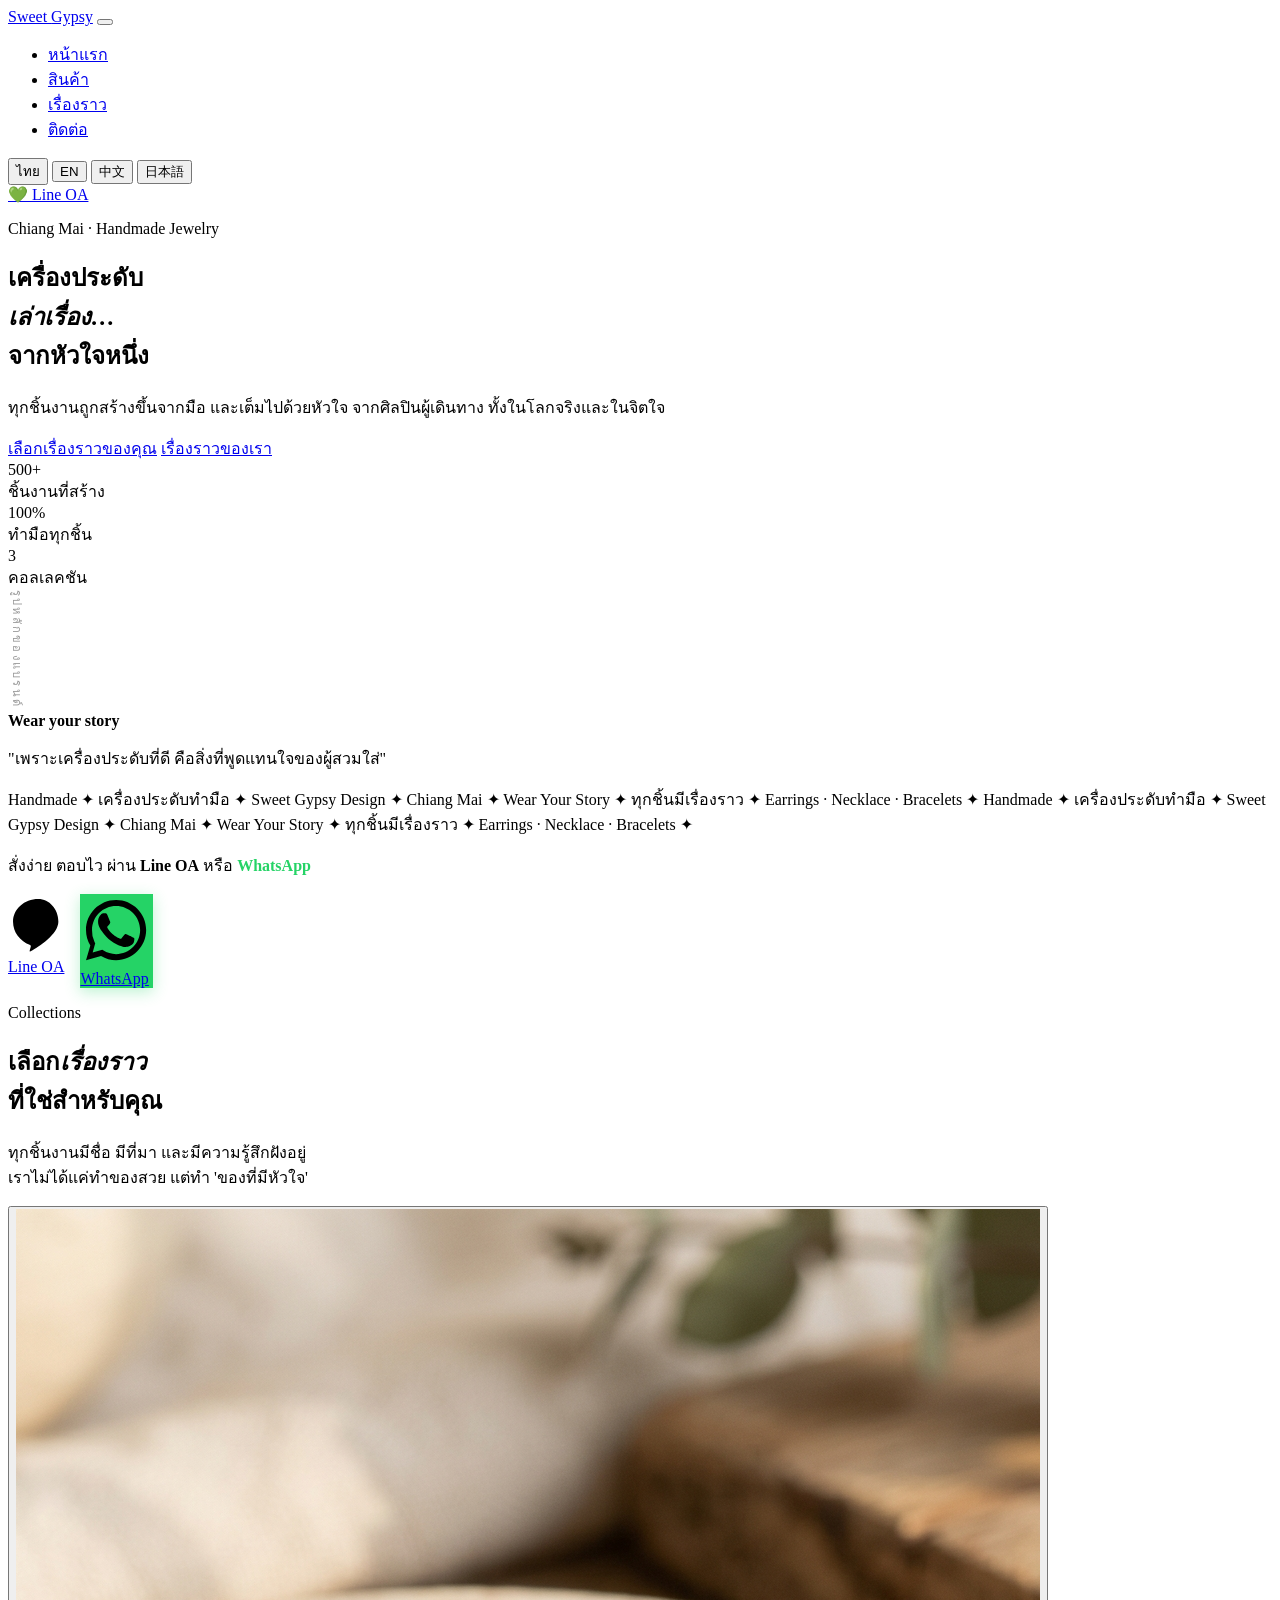
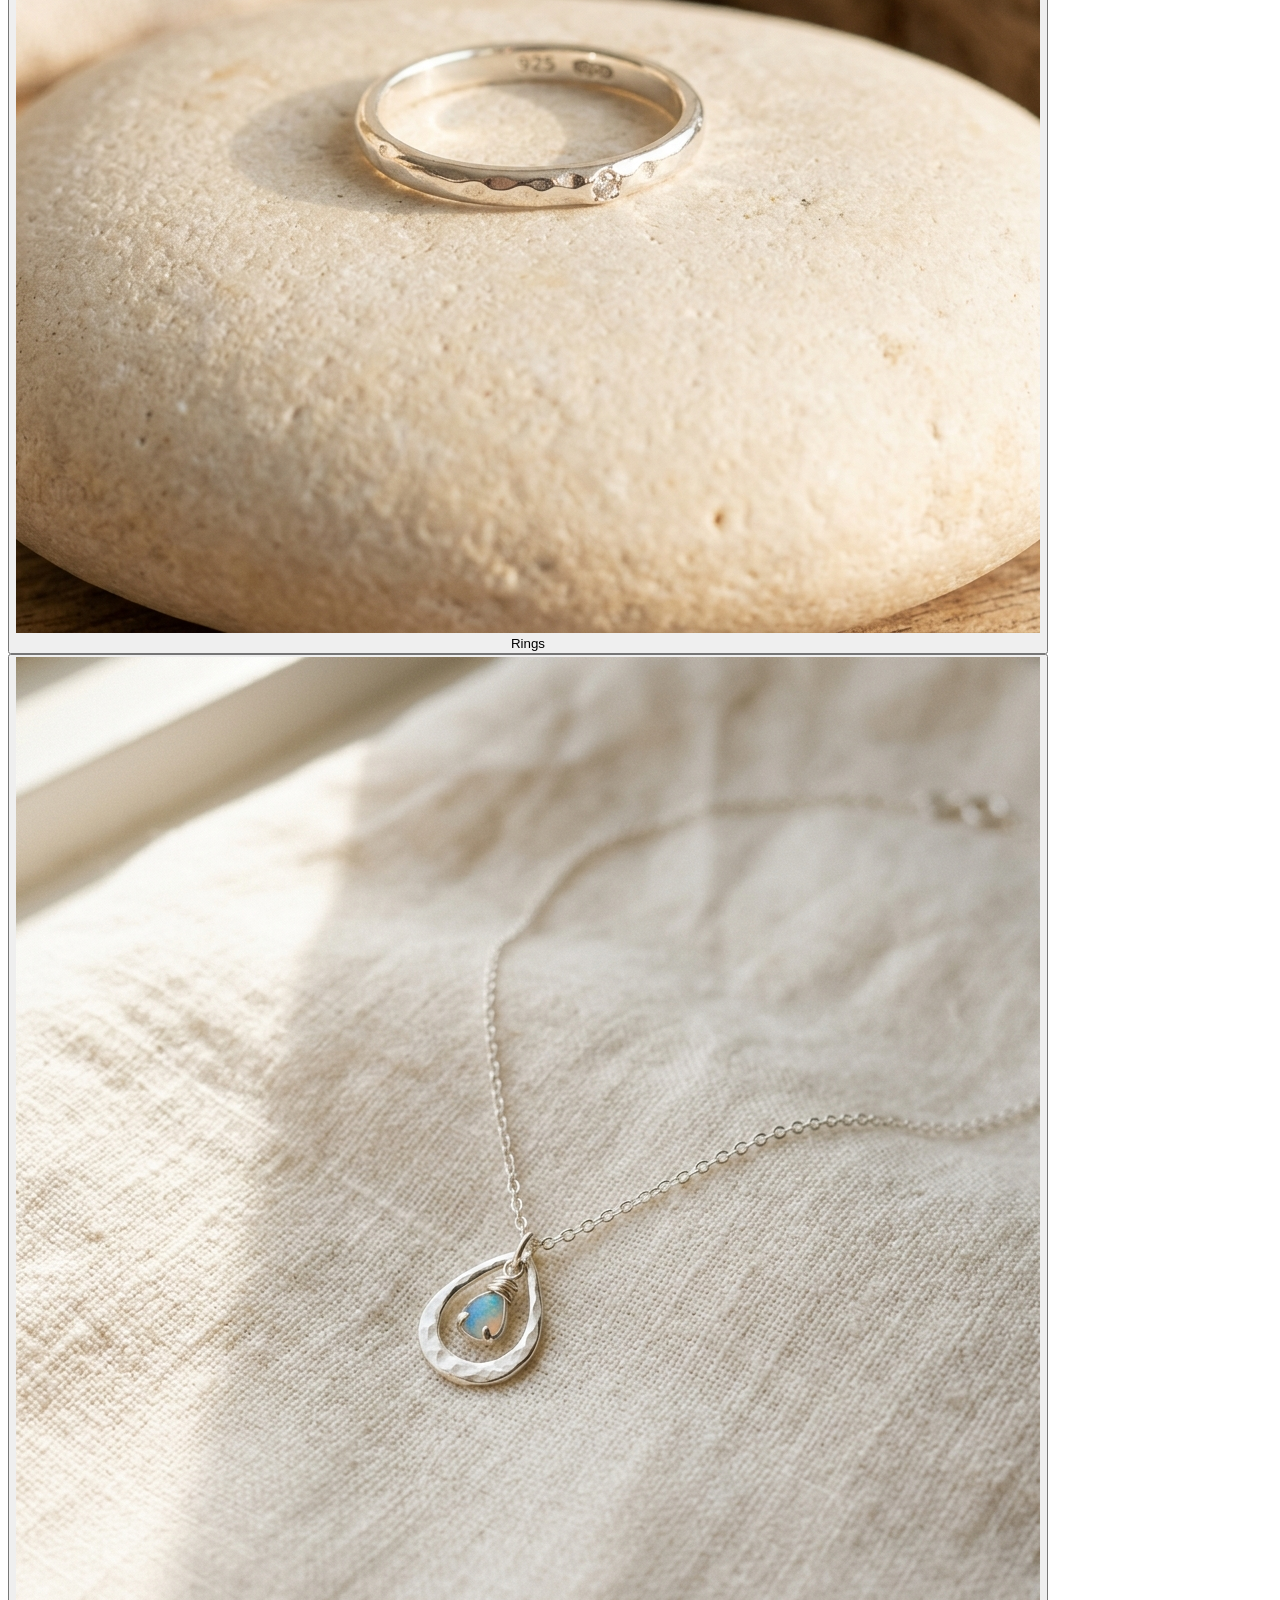
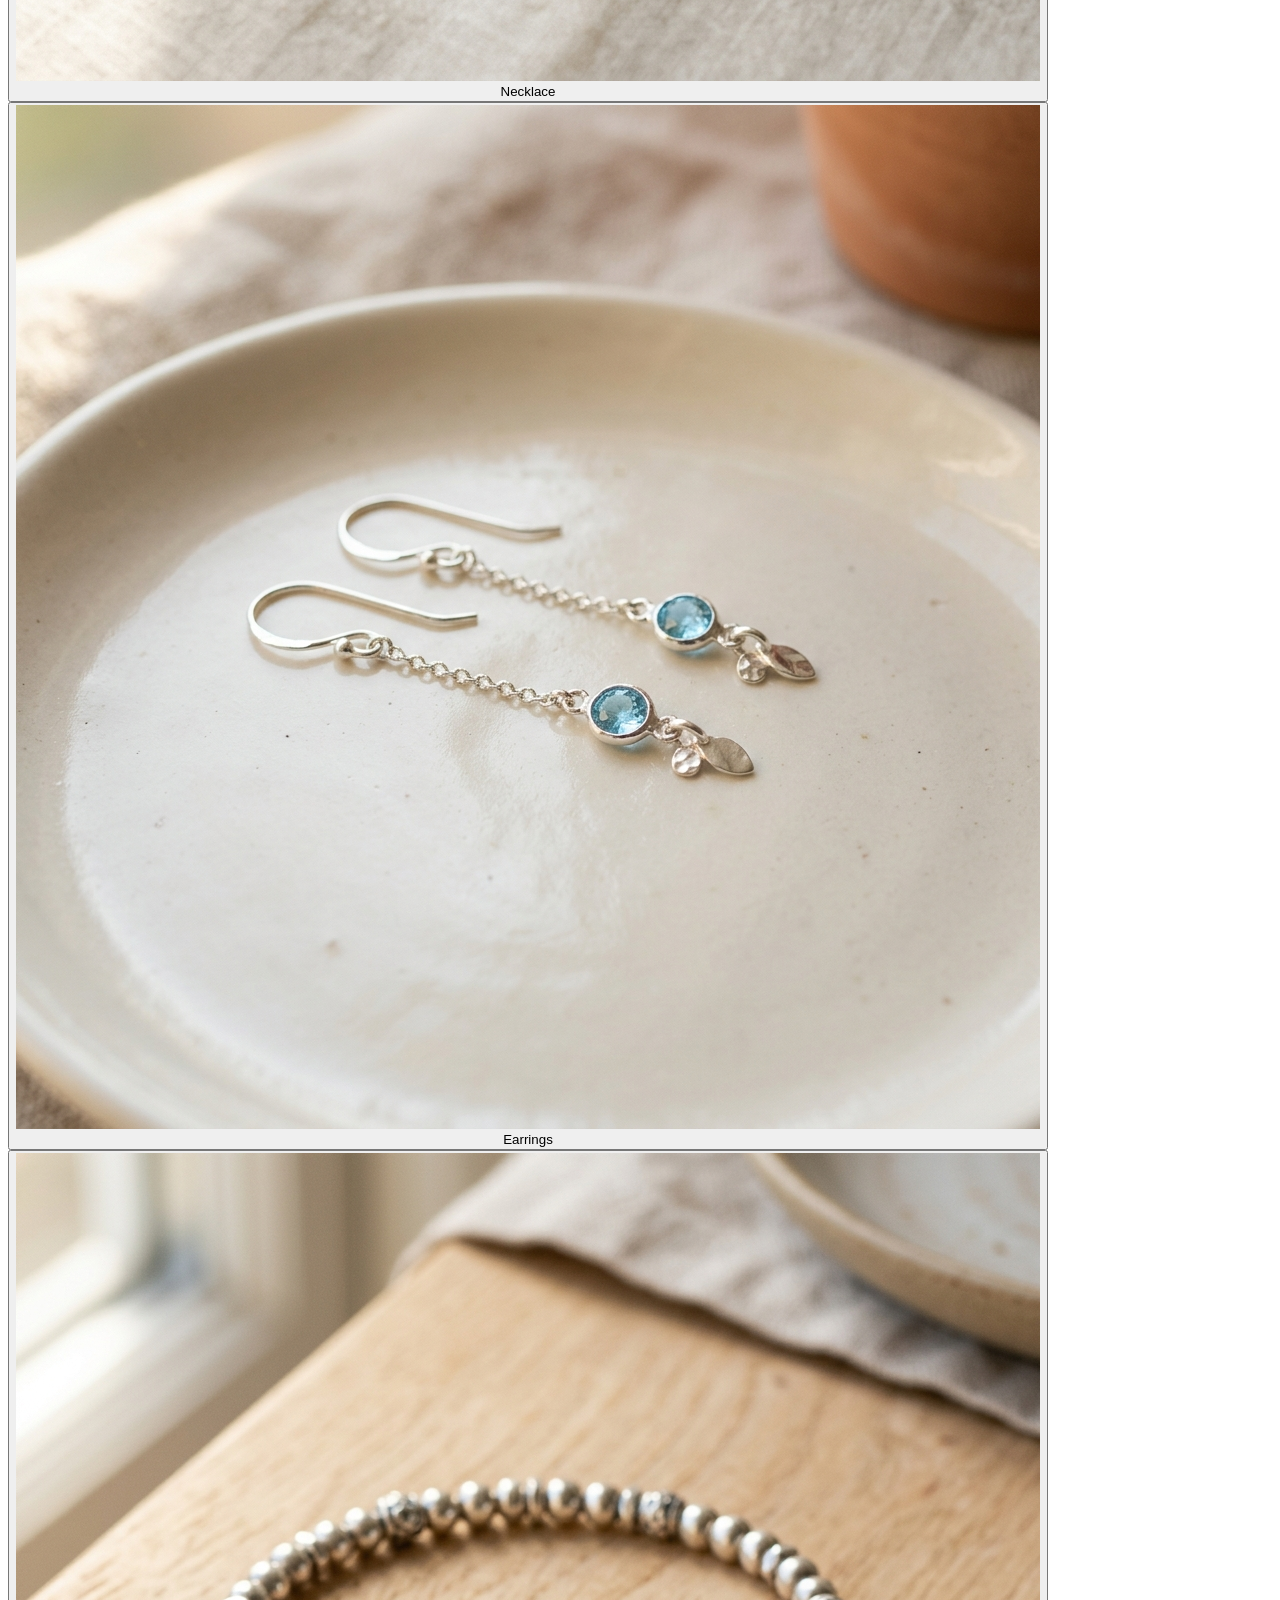
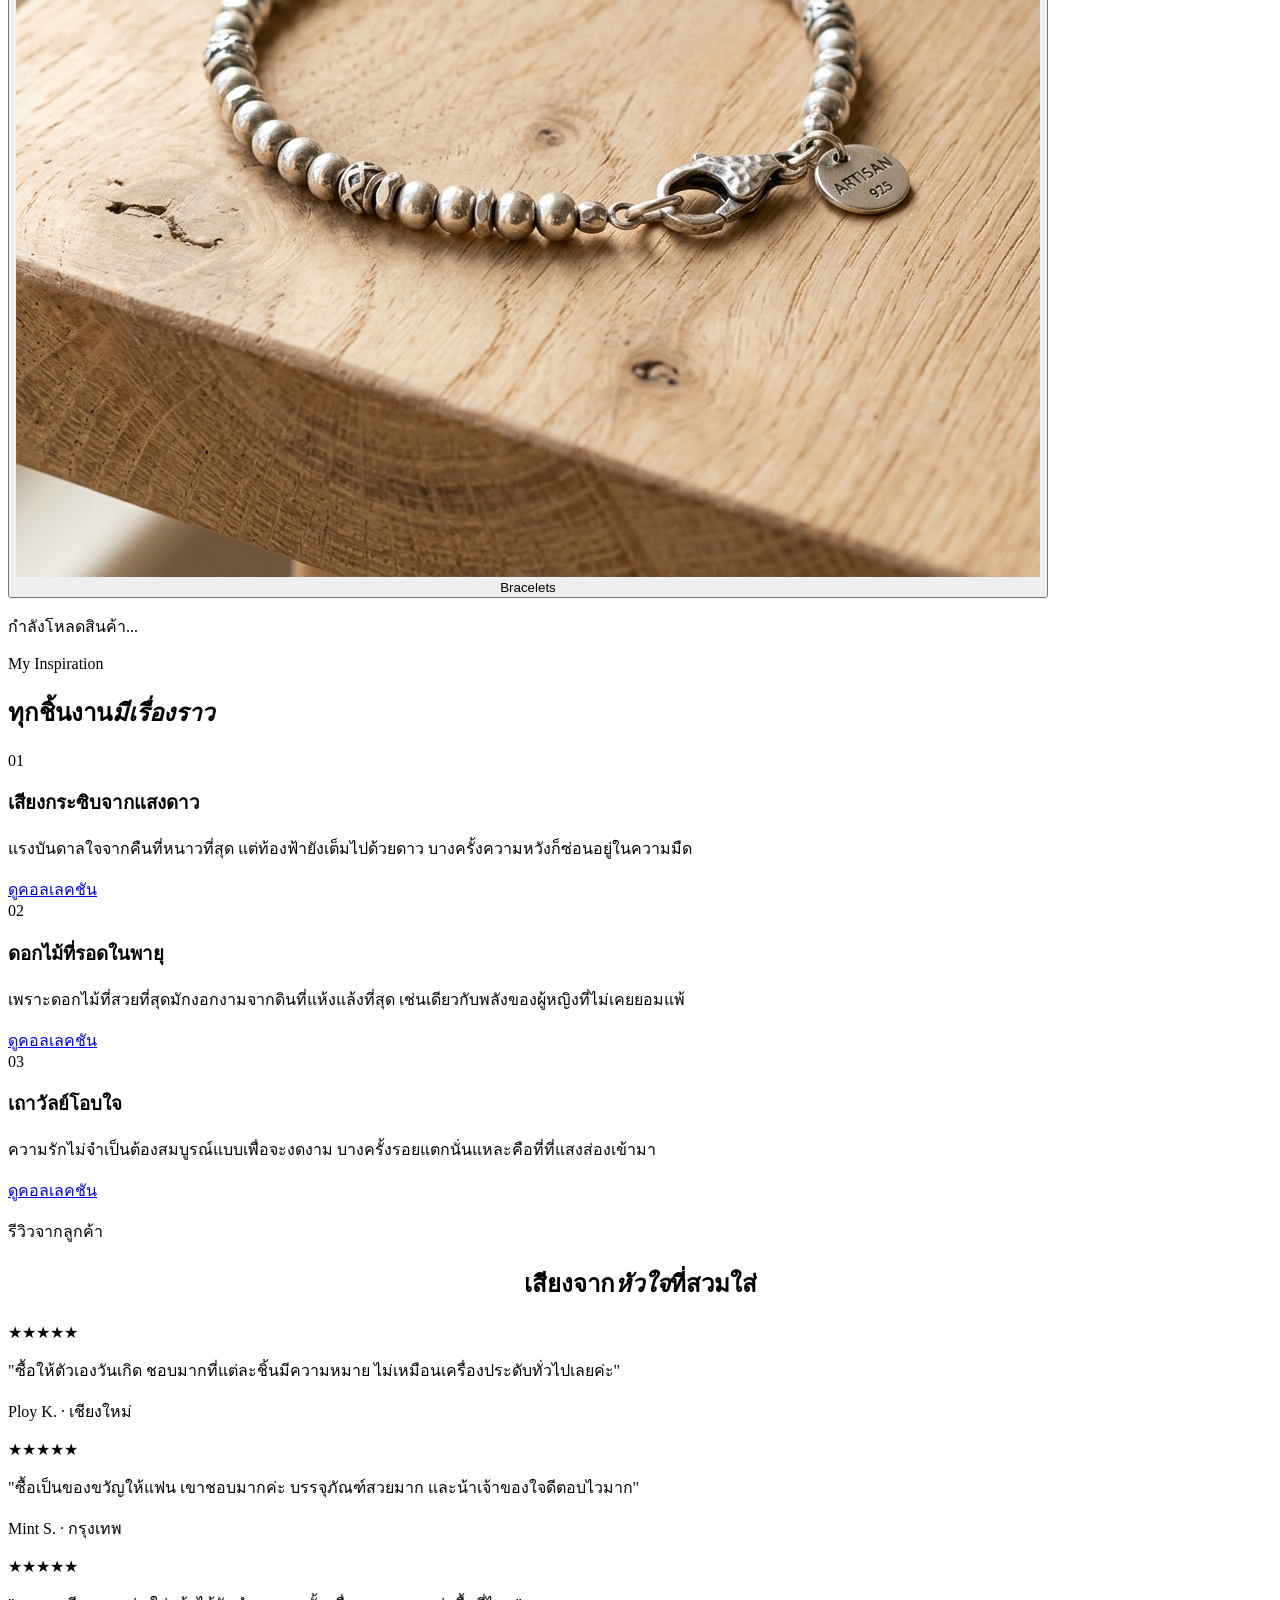
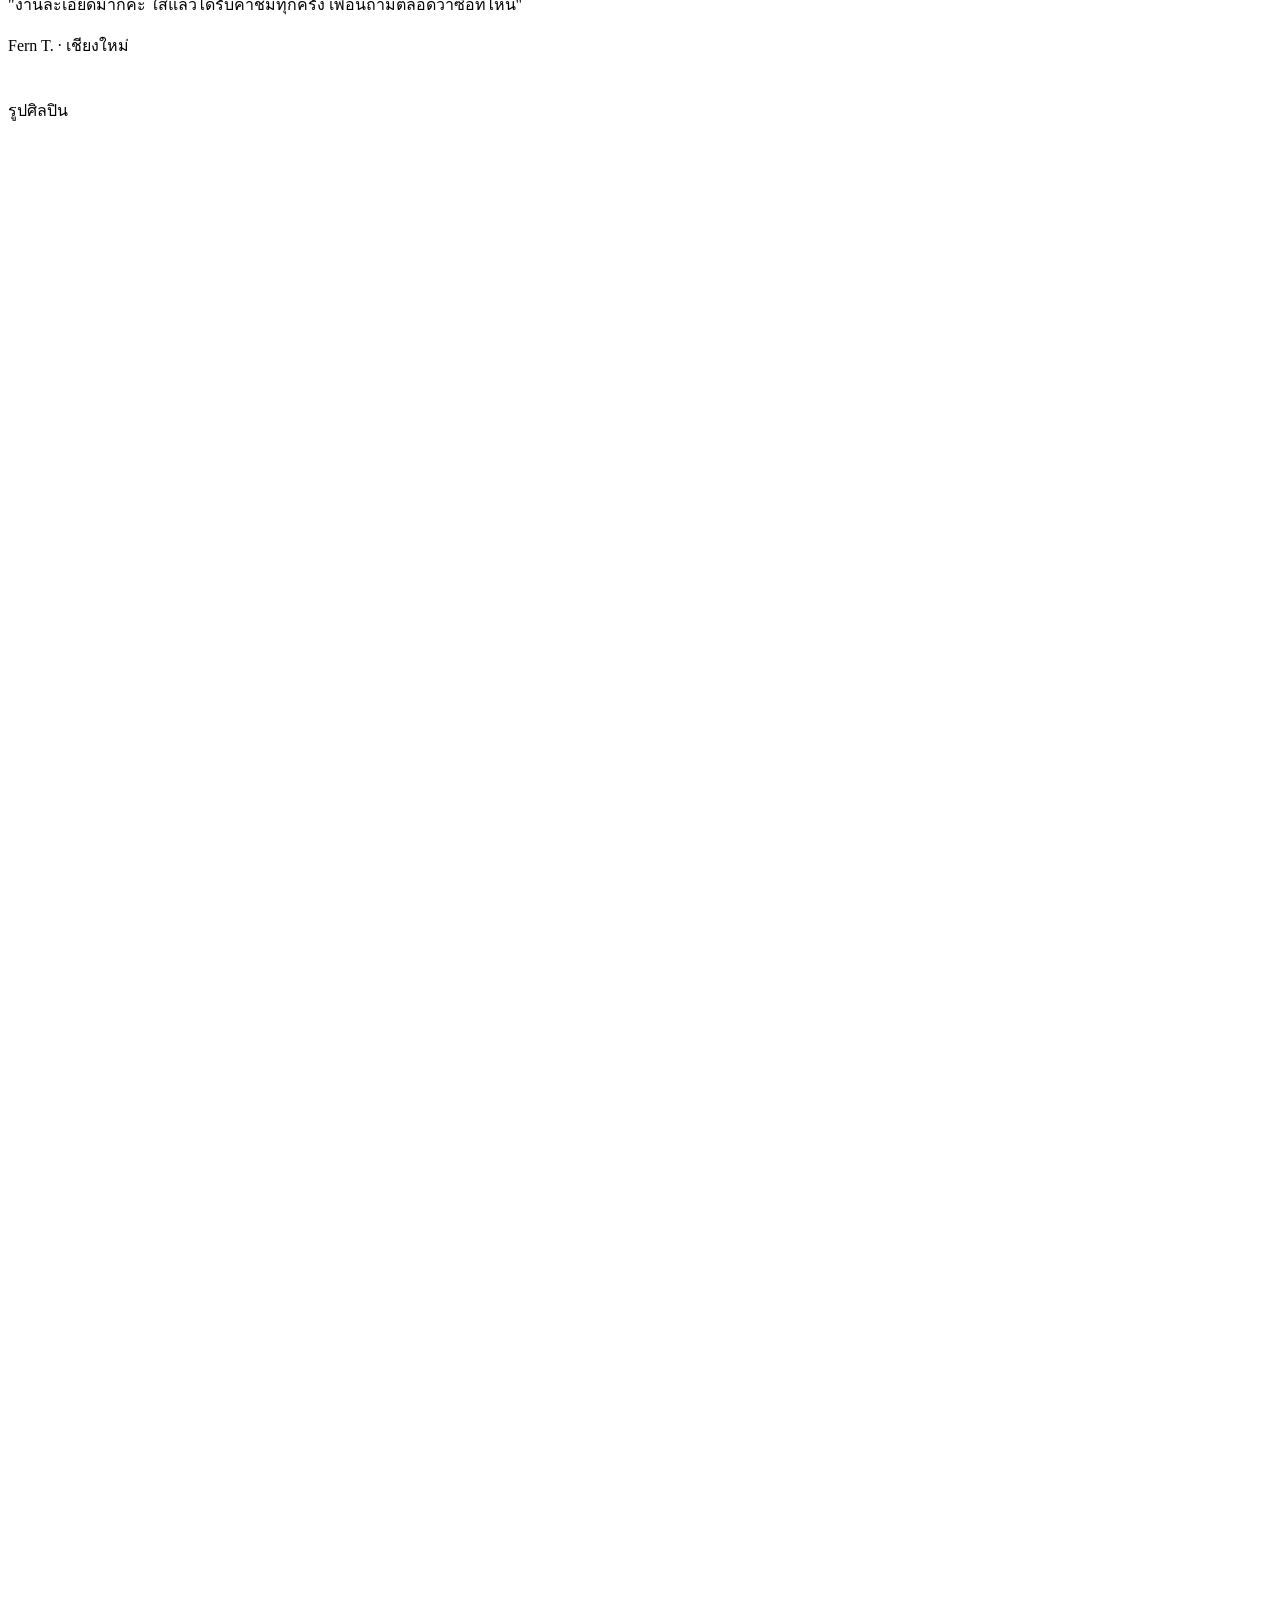
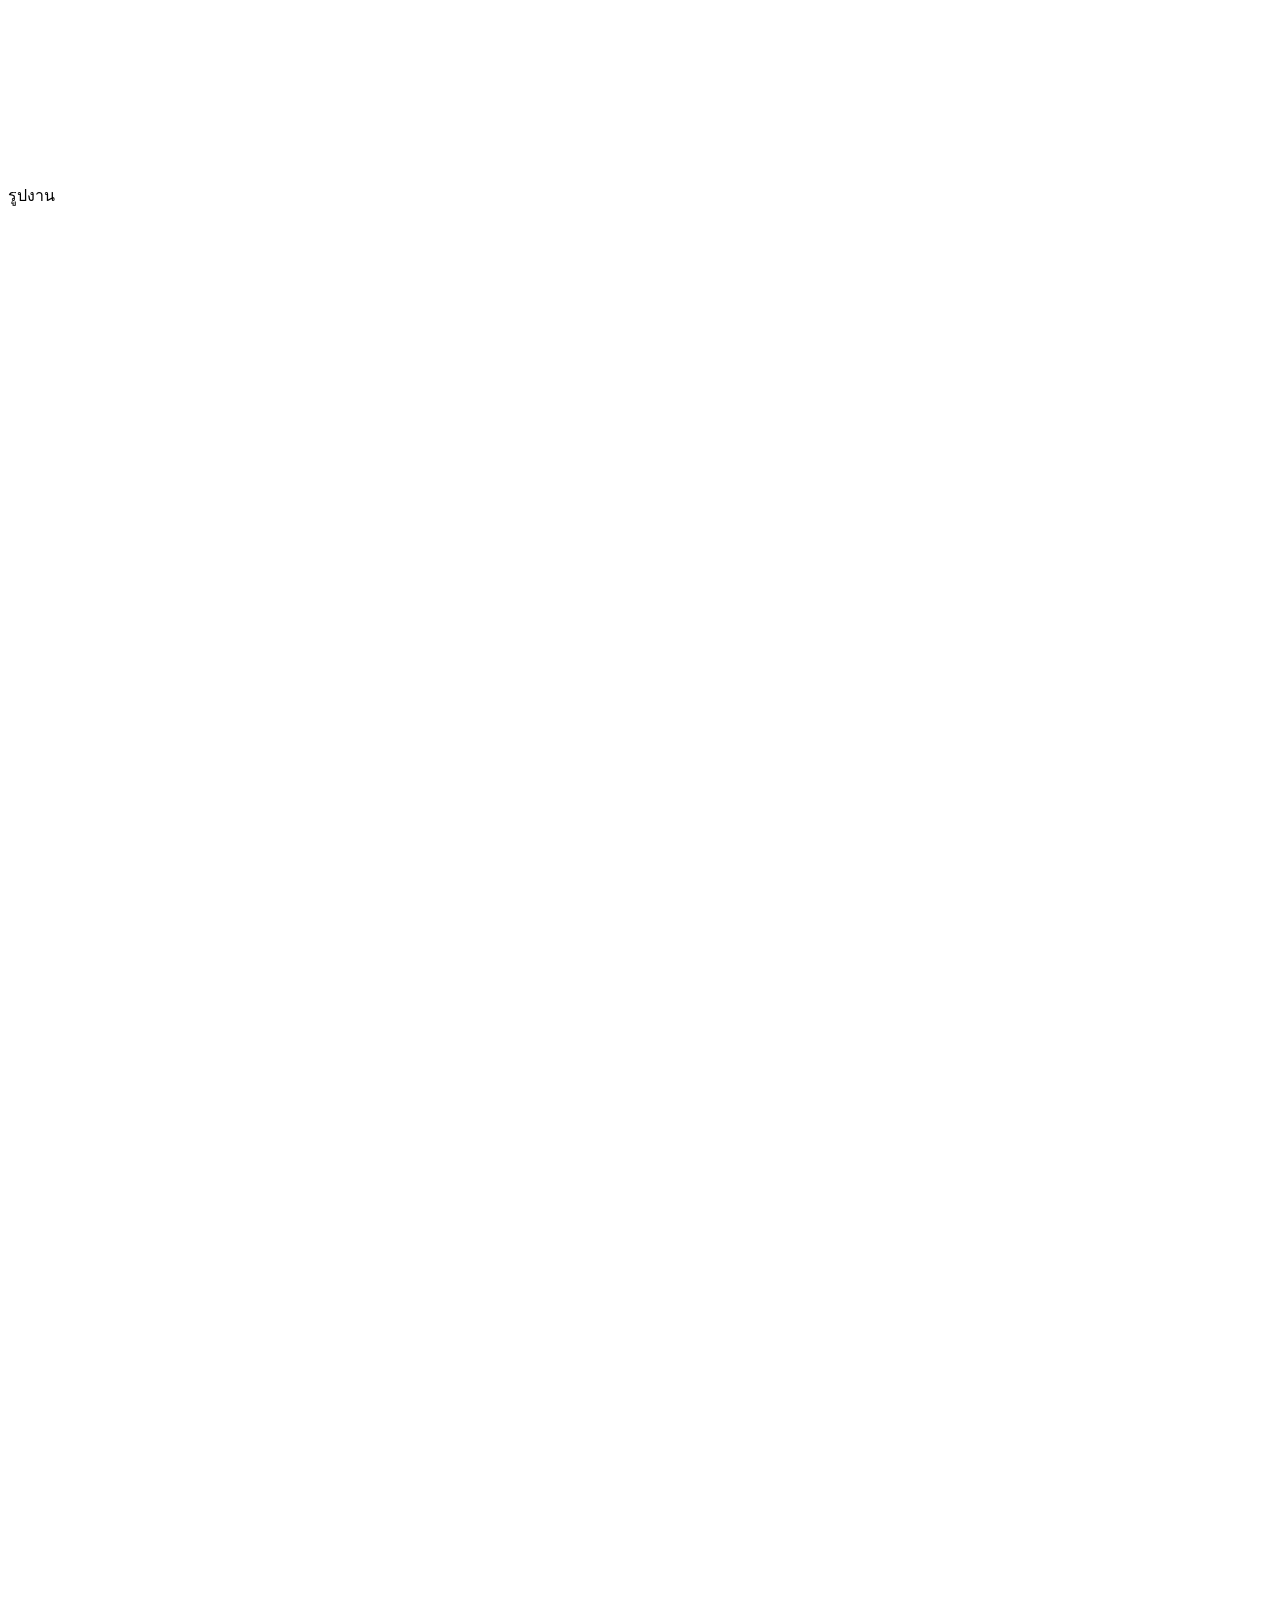
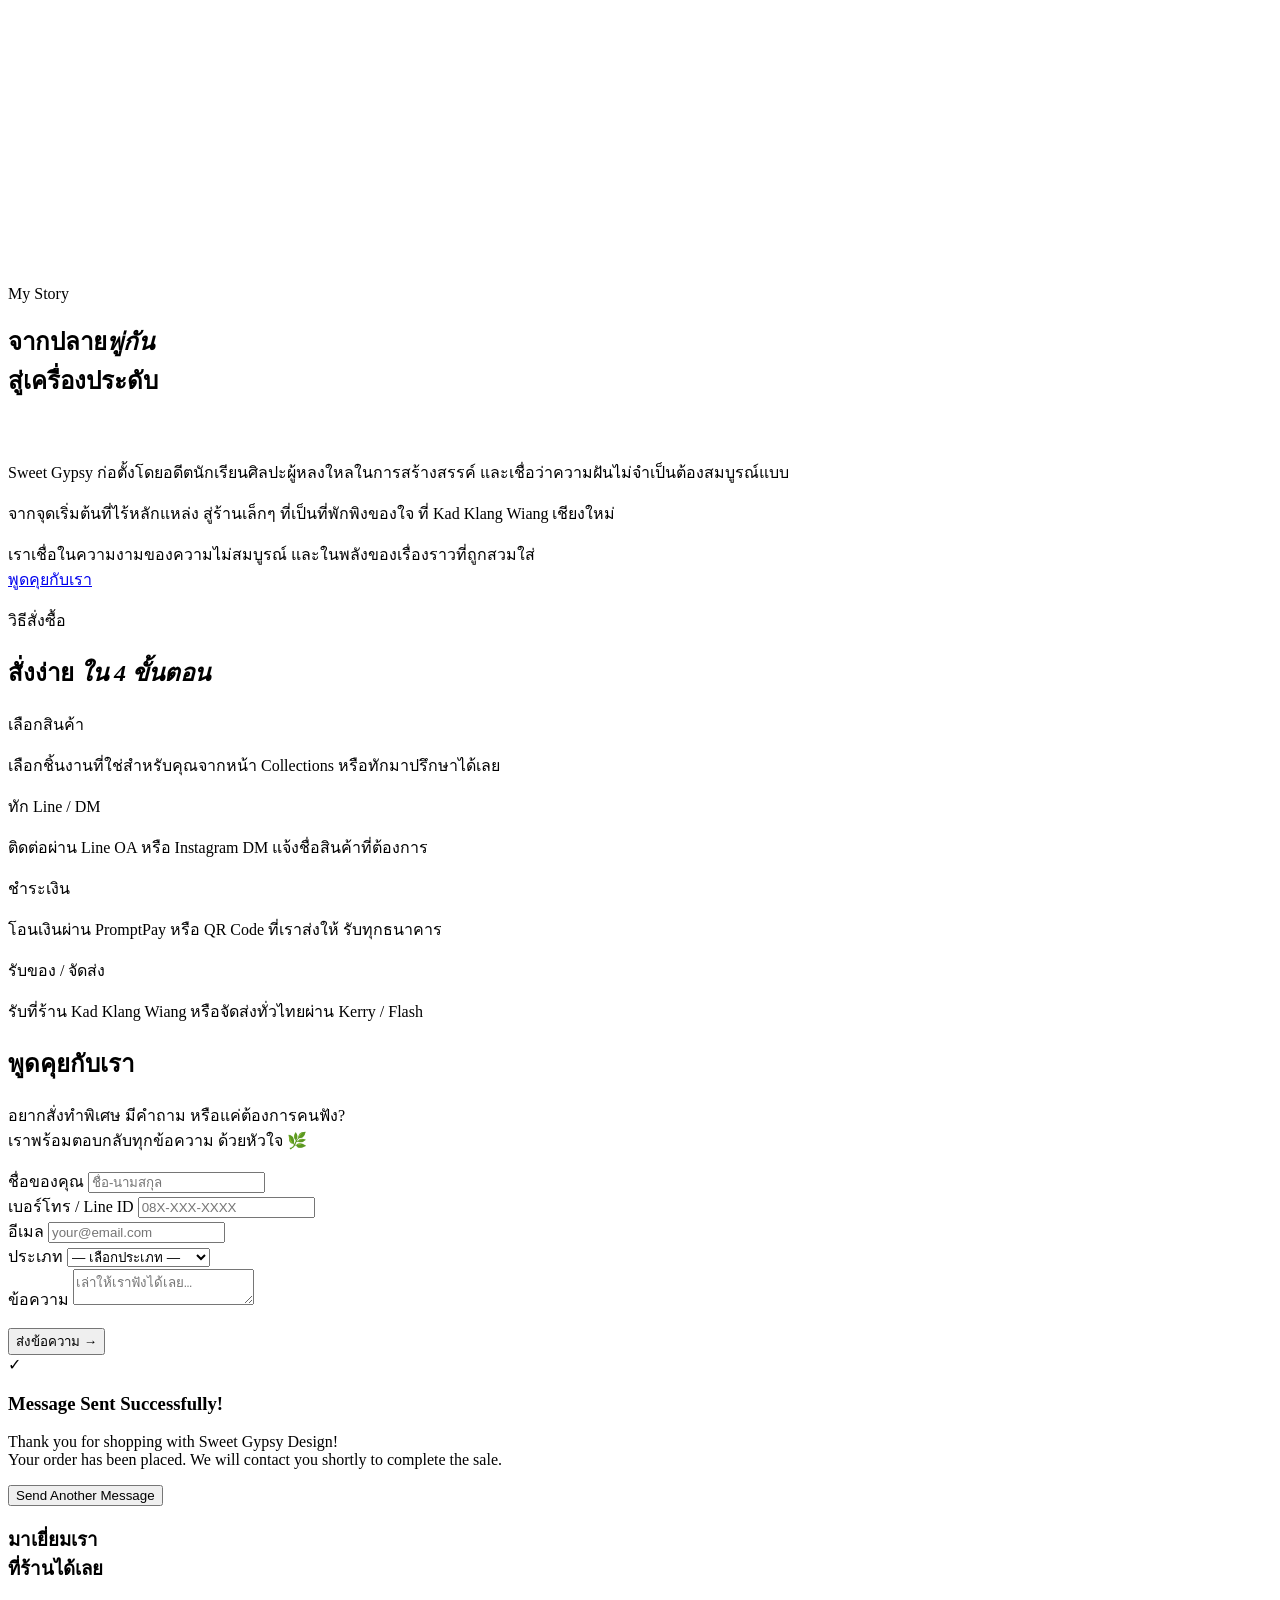
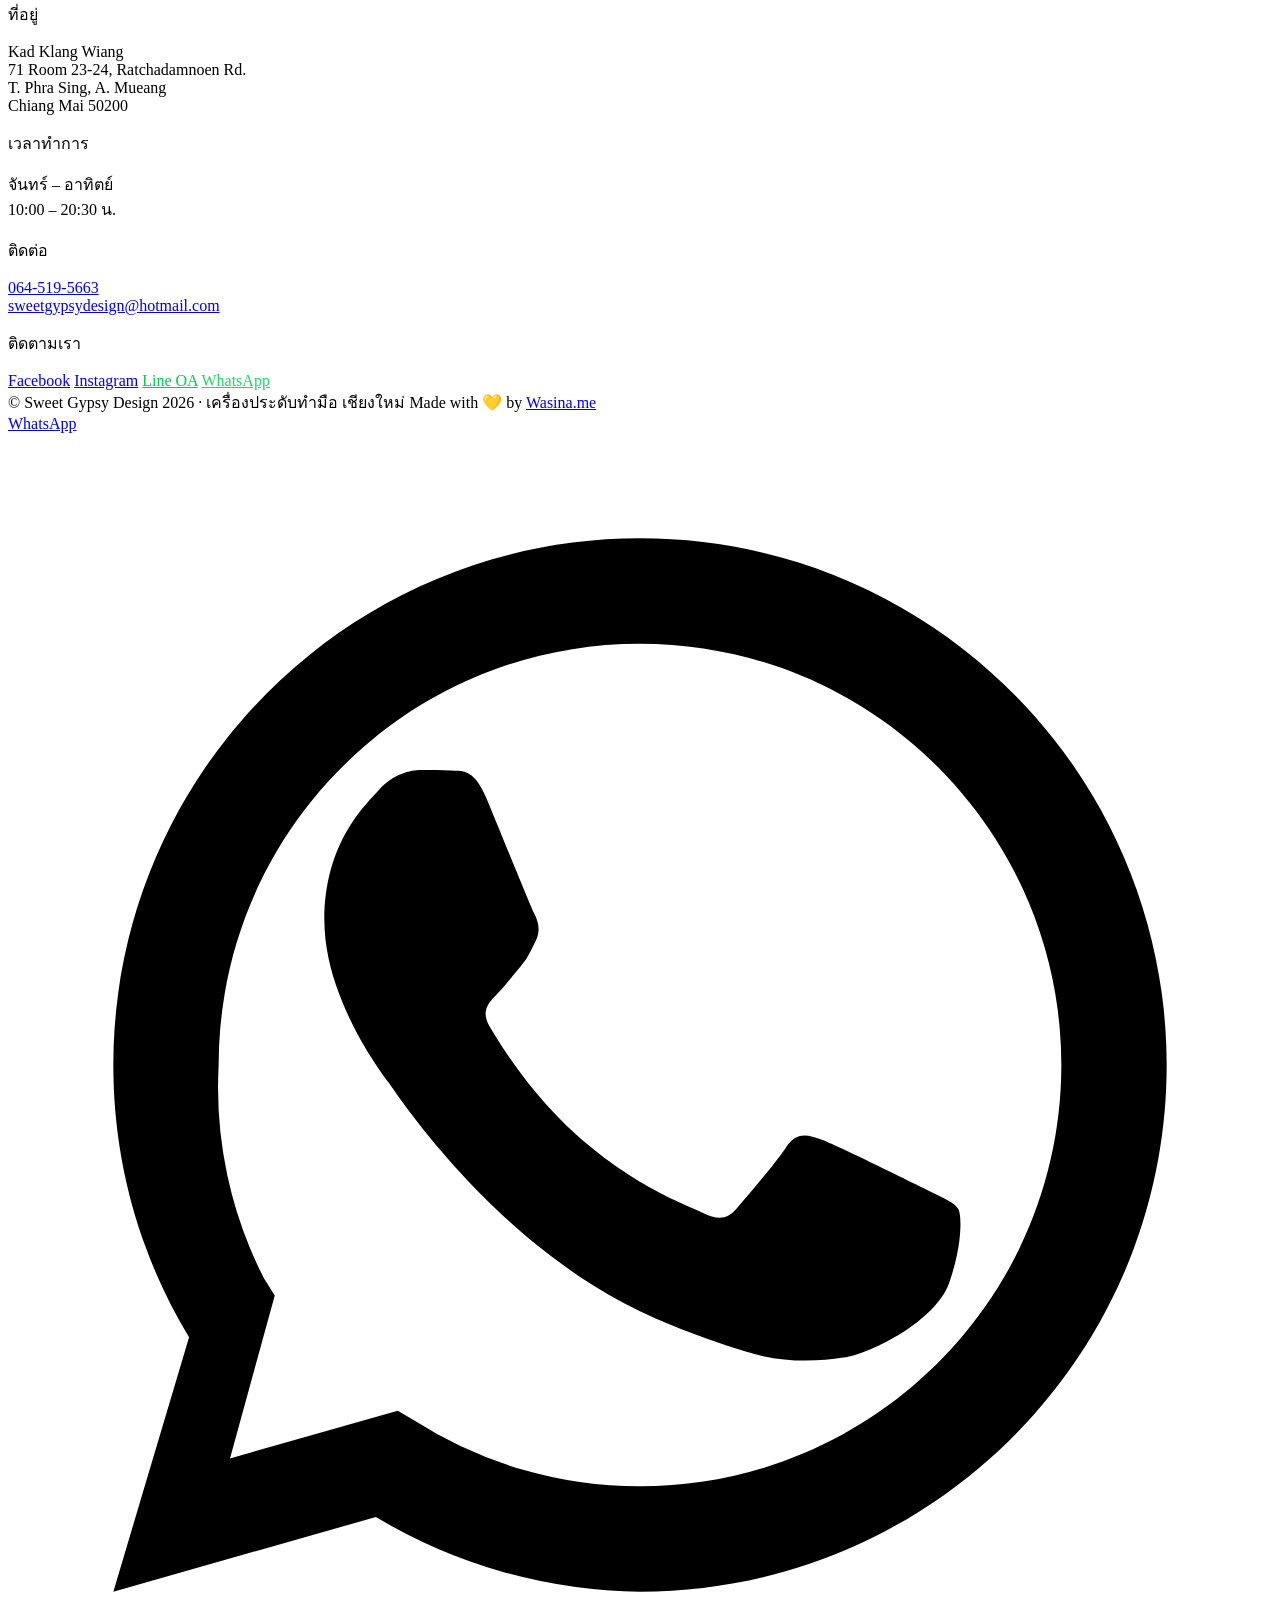
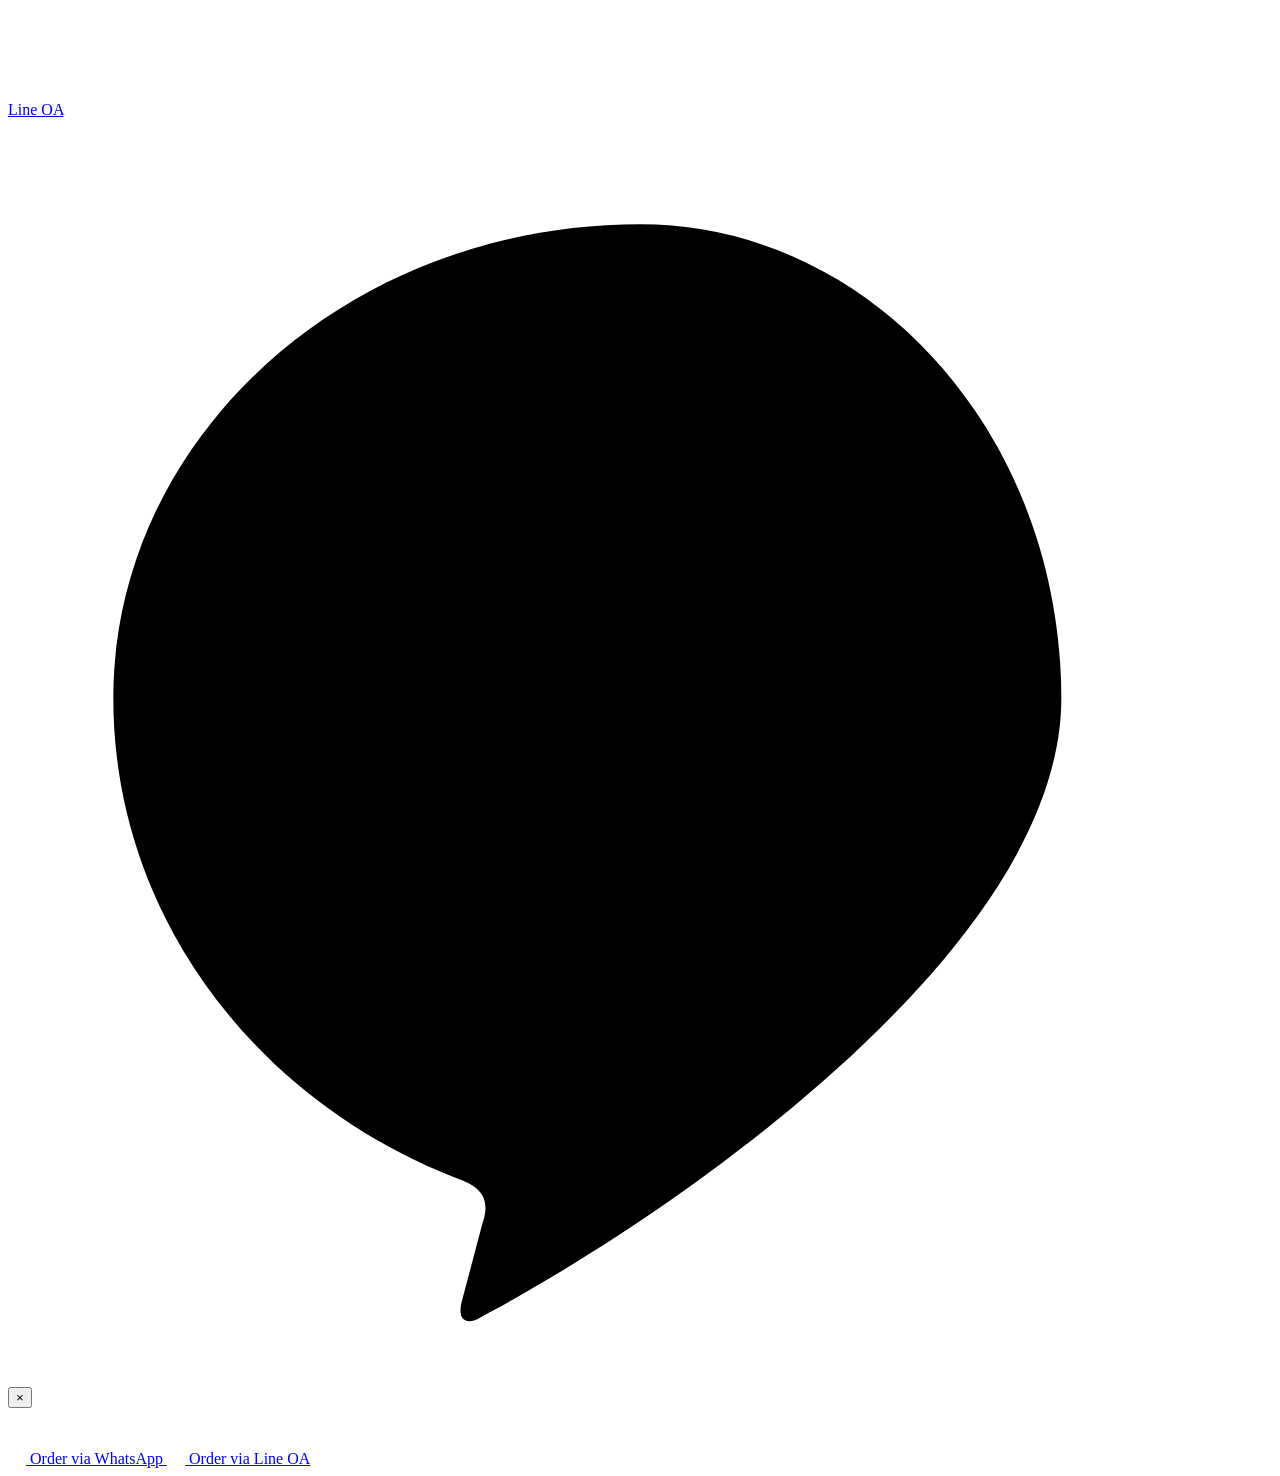
==== index.html @ 424c3c99 "update index to main page" ====
<!DOCTYPE html>
<html lang="th">

<head>
  <meta charset="UTF-8">
  <meta name="viewport" content="width=device-width, initial-scale=1.0">

  <!-- ═══════════════════════════════════════════════════════════
       PRIMARY META TAGS
       ═══════════════════════════════════════════════════════════ -->
  <title>Sweet Gypsy Design – Handmade Accessories: เครื่องประดับทำมือ เชียงใหม่</title>
  <meta name="title" content="Sweet Gypsy Design – Handmade Accessories: เครื่องประดับทำมือ เชียงใหม่" />
  <meta name="description"
    content="ที่ Sweet Gypsy เครื่องประดับทุกชิ้นมีชื่อ มีที่มา และมีความรู้สึกฝังอยู่ในนั้น. เราไม่ได้แค่ทำของสวย แต่เราทำ 'ของที่มีหัวใจ' ที่จะเชื่อมโยงคุณกับเรื่องราวพิเศษเหล่านี้." />

  <!-- ═══════════════════════════════════════════════════════════
       OPEN GRAPH / FACEBOOK
       ═══════════════════════════════════════════════════════════ -->
  <meta property="og:type" content="website" />
  <meta property="og:url" content="https://metatags.io/" />
  <meta property="og:title" content="Sweet Gypsy Design – Handmade Accessories: เครื่องประดับทำมือ เชียงใหม่" />
  <meta property="og:description"
    content="ที่ Sweet Gypsy เครื่องประดับทุกชิ้นมีชื่อ มีที่มา และมีความรู้สึกฝังอยู่ในนั้น. เราไม่ได้แค่ทำของสวย แต่เราทำ 'ของที่มีหัวใจ' ที่จะเชื่อมโยงคุณกับเรื่องราวพิเศษเหล่านี้." />
  <meta property="og:image" content="https://res.cloudinary.com/di6bk7pwd/image/upload/v1781489646/images_3_cv3m8r.jpg" />

  <!-- ═══════════════════════════════════════════════════════════
       X (TWITTER) CARD
       ═══════════════════════════════════════════════════════════ -->
  <meta property="twitter:card" content="summary_large_image" />
  <meta property="twitter:url" content="https://metatags.io/" />
  <meta property="twitter:title"
    content="Sweet Gypsy Design – Handmade Accessories: เครื่องประดับทำมือ เชียงใหม่" />
  <meta property="twitter:description"
    content="ที่ Sweet Gypsy เครื่องประดับทุกชิ้นมีชื่อ มีที่มา และมีความรู้สึกฝังอยู่ในนั้น. เราไม่ได้แค่ทำของสวย แต่เราทำ 'ของที่มีหัวใจ' ที่จะเชื่อมโยงคุณกับเรื่องราวพิเศษเหล่านี้." />
  <meta property="twitter:image" content="https://res.cloudinary.com/di6bk7pwd/image/upload/v1781489646/images_3_cv3m8r.jpg" />

  <!-- ═══════════════════════════════════════════════════════════
       FONTS
       ═══════════════════════════════════════════════════════════ -->
  <link rel="preconnect" href="https://fonts.googleapis.com">
  <link
    href="https://fonts.googleapis.com/css2?family=Chonburi&family=Cormorant+Garamond:ital,wght@0,300;0,400;0,600;1,300;1,400&family=Jost:wght@300;400;500&family=Noto+Sans+JP:wght@300;400;500;700&family=Noto+Sans+TC:wght@300;400;500;700&family=Noto+Serif+TC:wght@300;400;500;700&family=Prompt:wght@300;400;500&family=Shippori+Mincho:wght@400;500;700&display=swap"
    rel="stylesheet">

  <!-- ═══════════════════════════════════════════════════════════
       STYLESHEETS (organized by section)
       ═══════════════════════════════════════════════════════════ -->
  <link rel="stylesheet" href="css/style.css">

  <!-- Web3Forms client script — handles hCaptcha automatically, no site key needed -->
  <script src="https://web3forms.com/client/script.js" async defer></script>

</head>

<body>

  <!-- ═══════════════════════════════════════════════════════════
       NAV
       ═══════════════════════════════════════════════════════════ -->
  <nav>
    <a href="#" class="nav-logo">Sweet <span>Gypsy</span></a>
    <button class="nav-hamburger" id="nav-hamburger" aria-label="เปิดเมนู">
      <span></span><span></span><span></span>
    </button>
    <ul class="nav-links" id="nav-menu">
      <li><a href="#" data-i18n="nav_home">หน้าแรก</a></li>
      <li><a href="#collections" data-i18n="nav_shop">สินค้า</a></li>
      <li><a href="#story" data-i18n="nav_story">เรื่องราว</a></li>
      <li><a href="#contact" data-i18n="nav_contact">ติดต่อ</a></li>
    </ul>
    <div class="nav-right">
      <div class="lang-switcher" id="lang-switcher">
        <button class="lang-btn" data-lang="th" onclick="setLang('th')">ไทย</button>
        <button class="lang-btn active" data-lang="en" onclick="setLang('en')">EN</button>
        <button class="lang-btn" data-lang="zh" onclick="setLang('zh')">中文</button>
        <button class="lang-btn" data-lang="ja" onclick="setLang('ja')">日本語</button>
      </div>
      <a href="https://line.me/ti/p/~@sweetgypsy" class="nav-cta">💚 Line OA</a>
    </div>
  </nav>

  <!-- ═══════════════════════════════════════════════════════════
       HERO
       ═══════════════════════════════════════════════════════════ -->
  <section class="hero">
    <div class="hero-left">
      <p class="hero-tag" data-i18n="hero_tag">Chiang Mai · Handmade Jewelry</p>
      <h1 class="hero-title" data-i18n="hero_title">
        เครื่องประดับ<br>
        <em>เล่าเรื่อง…</em><br>
        จากหัวใจหนึ่ง
      </h1>
      <p class="hero-sub" data-i18n="hero_sub">
        ทุกชิ้นงานถูกสร้างขึ้นจากมือ และเต็มไปด้วยหัวใจ
        จากศิลปินผู้เดินทาง ทั้งในโลกจริงและในจิตใจ
      </p>
      <div class="hero-btns">
        <a href="#collections" class="btn-primary" data-i18n="hero_cta1">เลือกเรื่องราวของคุณ</a>
        <a href="#story" class="btn-secondary" data-i18n="hero_cta2">เรื่องราวของเรา</a>
      </div>
      <div class="hero-stats">
        <div>
          <div class="stat-num">500+</div>
          <div class="stat-label" data-i18n="stat1">ชิ้นงานที่สร้าง</div>
        </div>
        <div>
          <div class="stat-num">100%</div>
          <div class="stat-label" data-i18n="stat2">ทำมือทุกชิ้น</div>
        </div>
        <div>
          <div class="stat-num">3</div>
          <div class="stat-label" data-i18n="stat3">คอลเลคชัน</div>
        </div>
      </div>
    </div>
    <div class="hero-right">
      <div class="img-ph ph-1" style="height:100%">
        <span
          style="writing-mode:vertical-rl;letter-spacing:.2em;text-transform:uppercase;font-size:.7rem;opacity:.4">รูปหลักของแบรนด์</span>
      </div>
      <div class="hero-badge">
        <strong data-i18n="hero_badge_title">Wear your story</strong>
        <p data-i18n="hero_badge_subtitle">"เพราะเครื่องประดับที่ดี คือสิ่งที่พูดแทนใจของผู้สวมใส่"</p>
      </div>
      <div class="hero-ornament"></div>
    </div>
  </section>

  <!-- ═══════════════════════════════════════════════════════════
       MARQUEE
       ═══════════════════════════════════════════════════════════ -->
  <div class="marquee-wrap">
    <div class="marquee-track">
      <span class="marquee-item">Handmade <span class="marquee-dot">✦</span></span>
      <span class="marquee-item">เครื่องประดับทำมือ <span class="marquee-dot">✦</span></span>
      <span class="marquee-item">Sweet Gypsy Design <span class="marquee-dot">✦</span></span>
      <span class="marquee-item">Chiang Mai <span class="marquee-dot">✦</span></span>
      <span class="marquee-item">Wear Your Story <span class="marquee-dot">✦</span></span>
      <span class="marquee-item">ทุกชิ้นมีเรื่องราว <span class="marquee-dot">✦</span></span>
      <span class="marquee-item">Earrings · Necklace · Bracelets <span class="marquee-dot">✦</span></span>
      <!-- repeat -->
      <span class="marquee-item">Handmade <span class="marquee-dot">✦</span></span>
      <span class="marquee-item">เครื่องประดับทำมือ <span class="marquee-dot">✦</span></span>
      <span class="marquee-item">Sweet Gypsy Design <span class="marquee-dot">✦</span></span>
      <span class="marquee-item">Chiang Mai <span class="marquee-dot">✦</span></span>
      <span class="marquee-item">Wear Your Story <span class="marquee-dot">✦</span></span>
      <span class="marquee-item">ทุกชิ้นมีเรื่องราว <span class="marquee-dot">✦</span></span>
      <span class="marquee-item">Earrings · Necklace · Bracelets <span class="marquee-dot">✦</span></span>
    </div>
  </div>

  <!-- ═══════════════════════════════════════════════════════════
       LINE CTA
       ═══════════════════════════════════════════════════════════ -->
  <div class="line-cta">
    <p class="line-cta-text" data-i18n="contact_line_cta">สั่งง่าย ตอบไว ผ่าน <strong>Line OA</strong> หรือ <strong
        style="color:#25D366">WhatsApp</strong></p>
    <div style="display:flex;gap:.75rem;flex-wrap:wrap">
      <a href="https://line.me/ti/p/~@sweetgypsy" class="line-btn">
        <svg class="line-icon" viewBox="0 0 24 24">
          <path
            d="M12 2C6.48 2 2 6.02 2 11c0 4.14 2.73 7.67 6.57 9.13.49.18.58.44.43.87l-.38 1.44c-.12.44.16.44.34.32C12.28 21 20 15.88 20 11c0-4.98-3.58-9-8-9z" />
        </svg>
        <span data-i18n="line_btn_text">Line OA</span>
      </a>
      <a href="https://wa.me/66645195663" class="line-btn"
        style="background:#25D366;box-shadow:0 4px 14px rgba(37,211,102,.3)" target="_blank">
        <svg class="line-icon" viewBox="0 0 24 24">
          <path
            d="M17.472 14.382c-.297-.149-1.758-.867-2.03-.967-.273-.099-.471-.148-.67.15-.197.297-.767.966-.94 1.164-.173.199-.347.223-.644.075-.297-.15-1.255-.463-2.39-1.475-.883-.788-1.48-1.761-1.653-2.059-.173-.297-.018-.458.13-.606.134-.133.298-.347.446-.52.149-.174.198-.298.298-.497.099-.198.05-.371-.025-.52-.075-.149-.669-1.612-.916-2.207-.242-.579-.487-.5-.669-.51-.173-.008-.371-.01-.57-.01-.198 0-.52.074-.792.372-.272.297-1.04 1.016-1.04 2.479 0 1.462 1.065 2.875 1.213 3.074.149.198 2.096 3.2 5.077 4.487.709.306 1.262.489 1.694.625.712.227 1.36.195 1.871.118.571-.085 1.758-.719 2.006-1.413.248-.694.248-1.289.173-1.413-.074-.124-.272-.198-.57-.347z" />
          <path
            d="M11.999 2C6.477 2 2 6.477 2 12c0 1.89.524 3.66 1.438 5.168L2 22l4.985-1.418A9.945 9.945 0 0011.999 22C17.522 22 22 17.523 22 12S17.522 2 11.999 2zm0 18a7.946 7.946 0 01-4.291-1.253l-.308-.183-3.185.906.85-3.093-.2-.317A7.961 7.961 0 014 12c0-4.418 3.581-8 7.999-8C16.418 4 20 7.582 20 12s-3.582 8-8.001 8z" />
        </svg>
        <span data-i18n="wa_btn_text">WhatsApp</span>
      </a>
    </div>
  </div>

  <!-- ═══════════════════════════════════════════════════════════
       COLLECTIONS
       ═══════════════════════════════════════════════════════════ -->
  <section class="collections" id="collections">
    <div class="collections-header">
      <div>
        <p class="section-tag" data-i18n="col_tag">Collections</p>
        <h2 class="section-title" data-i18n="col_title">เลือก<em>เรื่องราว</em><br>ที่ใช่สำหรับคุณ</h2>
      </div>
      <p data-i18n="col_desc">ทุกชิ้นงานมีชื่อ มีที่มา และมีความรู้สึกฝังอยู่<br>เราไม่ได้แค่ทำของสวย แต่ทำ
        'ของที่มีหัวใจ'</p>
    </div>

    <!-- COLLECTION TABS -->
    <div class="collection-tabs-ui" id="collection-tabs-ui">
      <button class="collection-tab active" data-tab="rings">
        <div class="tab-img"><img src="img/ring.png" alt="Rings"></div>
        <span data-i18n="tab_rings">Rings</span>
      </button>
      <button class="collection-tab" data-tab="necklace">
        <div class="tab-img"><img src="img/necklace.png" alt="Necklace"></div>
        <span data-i18n="tab_necklace">Necklace</span>
      </button>
      <button class="collection-tab" data-tab="earrings">
        <div class="tab-img"><img src="img/earrings.png" alt="Earrings"></div>
        <span data-i18n="tab_earrings">Earrings</span>
      </button>
      <button class="collection-tab" data-tab="bracelets">
        <div class="tab-img"><img src="img/bracelet.png" alt="Bracelets"></div>
        <span data-i18n="tab_bracelets">Bracelets</span>
      </button>
    </div>

    <div class="collections-columns" id="collections-columns">
      <!-- Loading state -->
      <div class="product-grid-loader" id="product-loader">
        <div class="loader-spinner"></div>
        <p data-i18n="catalog_loading">กำลังโหลดสินค้า...</p>
      </div>
    </div>
  </section>

  <!-- ═══════════════════════════════════════════════════════════
       INSPIRATION / STORY THEMES
       ═══════════════════════════════════════════════════════════ -->
  <section class="inspiration">
    <p class="section-tag" data-i18n="inspi_tag">My Inspiration</p>
    <h2 class="section-title" data-i18n="inspi_title">ทุกชิ้นงาน<em>มีเรื่องราว</em></h2>
    <div class="inspi-grid">
      <div class="inspi-card">
        <div class="inspi-num">01</div>
        <h3 class="inspi-name" data-i18n="inspi_name_1">เสียงกระซิบจากแสงดาว</h3>
        <p class="inspi-desc" data-i18n="inspi_desc_1">แรงบันดาลใจจากคืนที่หนาวที่สุด แต่ท้องฟ้ายังเต็มไปด้วยดาว
          บางครั้งความหวังก็ซ่อนอยู่ในความมืด</p>
        <a href="#collections" class="inspi-link" data-i18n="inspi_link">ดูคอลเลคชัน</a>
      </div>
      <div class="inspi-card">
        <div class="inspi-num">02</div>
        <h3 class="inspi-name" data-i18n="inspi_name_2">ดอกไม้ที่รอดในพายุ</h3>
        <p class="inspi-desc" data-i18n="inspi_desc_2">เพราะดอกไม้ที่สวยที่สุดมักงอกงามจากดินที่แห้งแล้งที่สุด
          เช่นเดียวกับพลังของผู้หญิงที่ไม่เคยยอมแพ้</p>
        <a href="#collections" class="inspi-link" data-i18n="inspi_link">ดูคอลเลคชัน</a>
      </div>
      <div class="inspi-card">
        <div class="inspi-num">03</div>
        <h3 class="inspi-name" data-i18n="inspi_name_3">เถาวัลย์โอบใจ</h3>
        <p class="inspi-desc" data-i18n="inspi_desc_3">ความรักไม่จำเป็นต้องสมบูรณ์แบบเพื่อจะงดงาม
          บางครั้งรอยแตกนั่นแหละคือที่ที่แสงส่องเข้ามา</p>
        <a href="#collections" class="inspi-link" data-i18n="inspi_link">ดูคอลเลคชัน</a>
      </div>
    </div>
  </section>

  <!-- ═══════════════════════════════════════════════════════════
       REVIEWS
       ═══════════════════════════════════════════════════════════ -->
  <section class="reviews" id="reviews">
    <p class="section-tag" data-i18n="rev_tag">รีวิวจากลูกค้า</p>
    <h2 class="section-title" style="text-align:center" data-i18n="rev_title">เสียงจาก<em>หัวใจ</em>ที่สวมใส่</h2>
    <div class="review-grid">
      <div class="review-card">
        <div class="review-stars">★★★★★</div>
        <p class="review-text" data-i18n="review_text_1">"ซื้อให้ตัวเองวันเกิด ชอบมากที่แต่ละชิ้นมีความหมาย
          ไม่เหมือนเครื่องประดับทั่วไปเลยค่ะ"</p>
        <p class="review-author"><span data-i18n="review_author_1">Ploy K.</span> <span>· <span
              data-i18n="review_location_1">เชียงใหม่</span></span></p>
      </div>
      <div class="review-card">
        <div class="review-stars">★★★★★</div>
        <p class="review-text" data-i18n="review_text_2">"ซื้อเป็นของขวัญให้แฟน เขาชอบมากค่ะ บรรจุภัณฑ์สวยมาก
          และน้าเจ้าของใจดีตอบไวมาก"</p>
        <p class="review-author"><span data-i18n="review_author_2">Mint S.</span> <span>· <span
              data-i18n="review_location_2">กรุงเทพ</span></span></p>
      </div>
      <div class="review-card">
        <div class="review-stars">★★★★★</div>
        <p class="review-text" data-i18n="review_text_3">"งานละเอียดมากค่ะ ใส่แล้วได้รับคำชมทุกครั้ง
          เพื่อนถามตลอดว่าซื้อที่ไหน"</p>
        <p class="review-author"><span data-i18n="review_author_3">Fern T.</span> <span>· <span
              data-i18n="review_location_3">เชียงใหม่</span></span></p>
      </div>
    </div>
  </section>

  <!-- ═══════════════════════════════════════════════════════════
       STORY
       ═══════════════════════════════════════════════════════════ -->
  <section class="story" id="story">
    <div class="story-imgs">
      <div style="aspect-ratio:3/4;margin-top:2.5rem;border-radius:3px;overflow:hidden">
        <div class="img-ph ph-5" style="height:100%">รูปศิลปิน</div>
      </div>
      <div style="aspect-ratio:3/4;border-radius:3px;overflow:hidden">
        <div class="img-ph ph-1" style="height:100%">รูปงาน</div>
      </div>
    </div>
    <div class="story-content">
      <p class="section-tag" data-i18n="story_tag">My Story</p>
      <h2 class="section-title" data-i18n="story_title">จากปลาย<em>พู่กัน</em><br>สู่เครื่องประดับ</h2>
      <div style="height:1.5rem"></div>
      <p data-i18n="story_p1">Sweet Gypsy ก่อตั้งโดยอดีตนักเรียนศิลปะผู้หลงใหลในการสร้างสรรค์
        และเชื่อว่าความฝันไม่จำเป็นต้องสมบูรณ์แบบ</p>
      <p data-i18n="story_p2">จากจุดเริ่มต้นที่ไร้หลักแหล่ง สู่ร้านเล็กๆ ที่เป็นที่พักพิงของใจ ที่ Kad Klang Wiang
        เชียงใหม่</p>
      <div class="story-quote" data-i18n="story_quote">เราเชื่อในความงามของความไม่สมบูรณ์
        และในพลังของเรื่องราวที่ถูกสวมใส่</div>
      <a href="#contact" class="btn-primary" data-i18n="story_cta">พูดคุยกับเรา</a>
    </div>
  </section>

  <!-- ═══════════════════════════════════════════════════════════
       HOW TO ORDER
       ═══════════════════════════════════════════════════════════ -->
  <section class="how">
    <p class="section-tag" data-i18n="how_tag">วิธีสั่งซื้อ</p>
    <h2 class="section-title" data-i18n="how_title">สั่งง่าย <em>ใน 4 ขั้นตอน</em></h2>
    <div class="how-steps">
      <div class="step" data-n="01">
        <div class="step-title" data-i18n="step_1_title">เลือกสินค้า</div>
        <p class="step-desc" data-i18n="step_1_desc">เลือกชิ้นงานที่ใช่สำหรับคุณจากหน้า Collections
          หรือทักมาปรึกษาได้เลย</p>
      </div>
      <div class="step" data-n="02">
        <div class="step-title" data-i18n="step_2_title">ทัก Line / DM</div>
        <p class="step-desc" data-i18n="step_2_desc">ติดต่อผ่าน Line OA หรือ Instagram DM แจ้งชื่อสินค้าที่ต้องการ</p>
      </div>
      <div class="step" data-n="03">
        <div class="step-title" data-i18n="step_3_title">ชำระเงิน</div>
        <p class="step-desc" data-i18n="step_3_desc">โอนเงินผ่าน PromptPay หรือ QR Code ที่เราส่งให้ รับทุกธนาคาร</p>
      </div>
      <div class="step" data-n="04">
        <div class="step-title" data-i18n="step_4_title">รับของ / จัดส่ง</div>
        <p class="step-desc" data-i18n="step_4_desc">รับที่ร้าน Kad Klang Wiang หรือจัดส่งทั่วไทยผ่าน Kerry / Flash</p>
      </div>
    </div>
  </section>

  <!-- ═══════════════════════════════════════════════════════════
       CONTACT
       ═══════════════════════════════════════════════════════════ -->
  <section class="contact" id="contact">
    <div class="contact-form-side">
      <h2 class="contact-form-title" data-i18n="contact_title">พูดคุยกับเรา</h2>
      <p class="contact-form-sub" data-i18n="contact_sub">อยากสั่งทำพิเศษ มีคำถาม
        หรือแค่ต้องการคนฟัง?<br>เราพร้อมตอบกลับทุกข้อความ ด้วยหัวใจ 🌿</p>

      <form id="contactForm" class="contact-form">
        <!-- Web3Forms configuration -->
        <input type="hidden" name="subject" value="🛍️ New Order — Sweet Gypsy Design">
        <input type="hidden" name="from_name" value="Sweet Gypsy Website">
        <input type="text" name="botcheck" style="display:none"> <!-- Honeypot to catch bots -->

        <div class="form-row">
          <div class="form-group">
            <label data-i18n-label="form_label_name">ชื่อของคุณ</label>
            <input type="text" name="name" required data-i18n-placeholder="form_placeholder_name"
              placeholder="ชื่อ-นามสกุล">
          </div>
          <div class="form-group">
            <label data-i18n-label="form_label_phone">เบอร์โทร / Line ID</label>
            <input type="text" name="phone" required data-i18n-placeholder="form_placeholder_phone"
              placeholder="08X-XXX-XXXX">
          </div>
        </div>
        <div class="form-group">
          <label data-i18n-label="form_label_email">อีเมล</label>
          <input type="email" name="email" required data-i18n-placeholder="form_placeholder_email"
            placeholder="your@email.com">
        </div>
        <div class="form-group">
          <label data-i18n-label="form_label_type">ประเภท</label>
          <select name="type" required
            data-i18n-options="form_select_default,form_select_inquiry,form_select_custom,form_select_order,form_select_other">
            <option value="">— เลือกประเภท —</option>
            <option>สอบถามสินค้า</option>
            <option>สั่งทำพิเศษ (Custom)</option>
            <option>สั่งซื้อปกติ</option>
            <option>อื่นๆ</option>
          </select>
        </div>
        <div class="form-group">
          <label data-i18n-label="form_label_message">ข้อความ</label>
          <textarea name="message" required data-i18n-placeholder="form_placeholder_message"
            placeholder="เล่าให้เราฟังได้เลย…"></textarea>
        </div>
        <div id="form-status-msg" class="form-status-msg"></div>

        <!-- Web3Forms auto-managed hCaptcha — no site key required -->
        <div class="h-captcha" data-captcha="true" style="margin-bottom:1rem"></div>

        <button type="submit" class="btn-submit" id="btn-submit" data-i18n="contact_send">ส่งข้อความ →</button>
      </form>

      <!-- Success panel — shown after successful submission, replaces the form -->
      <div id="form-success-panel" class="form-success-panel">
        <div class="success-icon">✓</div>
        <h3 class="success-title">Message Sent Successfully!</h3>
        <p class="success-desc">Thank you for shopping with Sweet Gypsy Design!<br>Your order has been placed. We will
          contact you shortly to complete the sale.</p>
        <button type="button" class="btn-primary success-reset-btn" id="btn-send-another">Send Another Message</button>
      </div>
    </div>

    <div class="contact-info-side">
      <h3 class="contact-info-title" data-i18n="contact_info_title">มาเยี่ยมเรา<br>ที่ร้านได้เลย</h3>

      <div class="info-block">
        <p class="info-label" data-i18n="contact_info_address_label">ที่อยู่</p>
        <p class="info-val" data-i18n="contact_info_address">Kad Klang Wiang<br>71 Room 23-24, Ratchadamnoen Rd.<br>T.
          Phra Sing, A. Mueang<br>Chiang Mai 50200</p>
      </div>

      <div class="info-block">
        <p class="info-label" data-i18n="contact_info_hours_label">เวลาทำการ</p>
        <p class="info-val" data-i18n="contact_info_hours">จันทร์ – อาทิตย์<br>10:00 – 20:30 น.</p>
      </div>

      <div class="info-block">
        <p class="info-label" data-i18n="contact_info_phone_label">ติดต่อ</p>
        <p class="info-val">
          <a href="tel:+66645195663">064-519-5663</a><br>
          <a href="mailto:sweetgypsydesign@hotmail.com">sweetgypsydesign@hotmail.com</a>
        </p>
      </div>

      <div class="info-block">
        <p class="info-label" data-i18n="contact_info_social_label">ติดตามเรา</p>
        <div class="social-links">
          <a href="https://www.facebook.com/sweetgypsyth" class="social-link">Facebook</a>
          <a href="https://www.instagram.com/sweetgypsys" class="social-link">Instagram</a>
          <a href="https://line.me/ti/p/~@sweetgypsy" class="social-link"
            style="color:#06C755;border-color:#06C755">Line OA</a>
          <a href="https://wa.me/66645195663" class="social-link" style="color:#25D366;border-color:#25D366"
            target="_blank">WhatsApp</a>
        </div>
      </div>
    </div>
  </section>

  <!-- ═══════════════════════════════════════════════════════════
       FOOTER BAR
       ═══════════════════════════════════════════════════════════ -->
  <div class="footer-bar">
    <span data-i18n="footer_text">© Sweet Gypsy Design 2026 · เครื่องประดับทำมือ เชียงใหม่</span>
    <span data-i18n="footer_credit">Made with 💛 by <a href="#">Wasina.me</a></span>
  </div>

  <!-- ═══════════════════════════════════════════════════════════
       FLOATING BUTTONS: LINE + WHATSAPP
       ═══════════════════════════════════════════════════════════ -->
  <div class="float-group">
    <a href="https://wa.me/66645195663" class="float-btn float-wa-btn" target="_blank" title="WhatsApp">
      <span class="float-tooltip">WhatsApp</span>
      <svg viewBox="0 0 24 24">
        <path
          d="M17.472 14.382c-.297-.149-1.758-.867-2.03-.967-.273-.099-.471-.148-.67.15-.197.297-.767.966-.94 1.164-.173.199-.347.223-.644.075-.297-.15-1.255-.463-2.39-1.475-.883-.788-1.48-1.761-1.653-2.059-.173-.297-.018-.458.13-.606.134-.133.298-.347.446-.52.149-.174.198-.298.298-.497.099-.198.05-.371-.025-.52-.075-.149-.669-1.612-.916-2.207-.242-.579-.487-.5-.669-.51-.173-.008-.371-.01-.57-.01-.198 0-.52.074-.792.372-.272.297-1.04 1.016-1.04 2.479 0 1.462 1.065 2.875 1.213 3.074.149.198 2.096 3.2 5.077 4.487.709.306 1.262.489 1.694.625.712.227 1.36.195 1.871.118.571-.085 1.758-.719 2.006-1.413.248-.694.248-1.289.173-1.413-.074-.124-.272-.198-.57-.347z" />
        <path
          d="M11.999 2C6.477 2 2 6.477 2 12c0 1.89.524 3.66 1.438 5.168L2 22l4.985-1.418A9.945 9.945 0 0011.999 22C17.522 22 22 17.523 22 12S17.522 2 11.999 2zm0 18a7.946 7.946 0 01-4.291-1.253l-.308-.183-3.185.906.85-3.093-.2-.317A7.961 7.961 0 014 12c0-4.418 3.581-8 7.999-8C16.418 4 20 7.582 20 12s-3.582 8-8.001 8z" />
      </svg>
    </a>
    <a href="https://line.me/ti/p/~@sweetgypsy" class="float-btn float-line-btn" title="Line OA">
      <span class="float-tooltip">Line OA</span>
      <svg viewBox="0 0 24 24">
        <path
          d="M12 2C6.48 2 2 6.02 2 11c0 4.14 2.73 7.67 6.57 9.13.49.18.58.44.43.87l-.38 1.44c-.12.44.16.44.34.32C12.28 21 20 15.88 20 11c0-4.98-3.58-9-8-9z" />
      </svg>
    </a>
  </div>

  <!-- ═══════════════════════════════════════════════════════════
       PRODUCT DETAIL MODAL
       Populated dynamically by openProductModal() in modal.js
       ═══════════════════════════════════════════════════════════ -->
  <div class="product-modal-overlay" id="product-modal-overlay">
    <div class="product-modal">
      <button class="modal-close" id="modal-close" aria-label="Close">&times;</button>
      <div class="modal-body">

        <!-- Left: Product Image -->
        <div class="modal-img-side">
          <div class="modal-img-wrapper">
            <img id="modal-img" class="modal-product-img" src="" alt="">
          </div>
        </div>

        <!-- Right: Product Details -->
        <div class="modal-info-side">
          <p class="modal-product-cat" id="modal-cat"></p>
          <h2 class="modal-product-name" id="modal-name"></h2>
          <p class="modal-product-story" id="modal-story"></p>
          <div class="modal-divider"></div>
          <p class="modal-product-price" id="modal-price"></p>
          <p class="modal-product-desc" id="modal-desc"></p>

          <!-- Contact / Order Buttons -->
          <div class="modal-actions">
            <a href="#" id="modal-wa-btn" class="modal-order-btn modal-wa" target="_blank" rel="noopener">
              <svg width="18" height="18" viewBox="0 0 24 24" fill="white">
                <path d="M17.472 14.382c-.297-.149-1.758-.867-2.03-.967-.273-.099-.471-.148-.67.15-.197.297-.767.966-.94 1.164-.173.199-.347.223-.644.075-.297-.15-1.255-.463-2.39-1.475-.883-.788-1.48-1.761-1.653-2.059-.173-.297-.018-.458.13-.606.134-.133.298-.347.446-.52.149-.174.198-.298.298-.497.099-.198.05-.371-.025-.52-.075-.149-.669-1.612-.916-2.207-.242-.579-.487-.5-.669-.51-.173-.008-.371-.01-.57-.01-.198 0-.52.074-.792.372-.272.297-1.04 1.016-1.04 2.479 0 1.462 1.065 2.875 1.213 3.074.149.198 2.096 3.2 5.077 4.487.709.306 1.262.489 1.694.625.712.227 1.36.195 1.871.118.571-.085 1.758-.719 2.006-1.413.248-.694.248-1.289.173-1.413-.074-.124-.272-.198-.57-.347z"/>
                <path d="M11.999 2C6.477 2 2 6.477 2 12c0 1.89.524 3.66 1.438 5.168L2 22l4.985-1.418A9.945 9.945 0 0011.999 22C17.522 22 22 17.523 22 12S17.522 2 11.999 2zm0 18a7.946 7.946 0 01-4.291-1.253l-.308-.183-3.185.906.85-3.093-.2-.317A7.961 7.961 0 014 12c0-4.418 3.581-8 7.999-8C16.418 4 20 7.582 20 12s-3.582 8-8.001 8z"/>
              </svg>
              <span data-i18n="modal_wa_btn">Order via WhatsApp</span>
            </a>
            <a href="#" id="modal-line-btn" class="modal-order-btn modal-line" target="_blank" rel="noopener">
              <svg width="18" height="18" viewBox="0 0 24 24" fill="white">
                <path d="M12 2C6.48 2 2 6.02 2 11c0 4.14 2.73 7.67 6.57 9.13.49.18.58.44.43.87l-.38 1.44c-.12.44.16.44.34.32C12.28 21 20 15.88 20 11c0-4.98-3.58-9-8-9z"/>
              </svg>
              <span data-i18n="modal_line_btn">Order via Line OA</span>
            </a>
          </div>
        </div>

      </div>
    </div>
  </div>

  <!-- ═══════════════════════════════════════════════════════════
       SCRIPTS (ordered by dependency)
       ═══════════════════════════════════════════════════════════ -->
  <script src="js/script.js"></script>

</body>

</html>
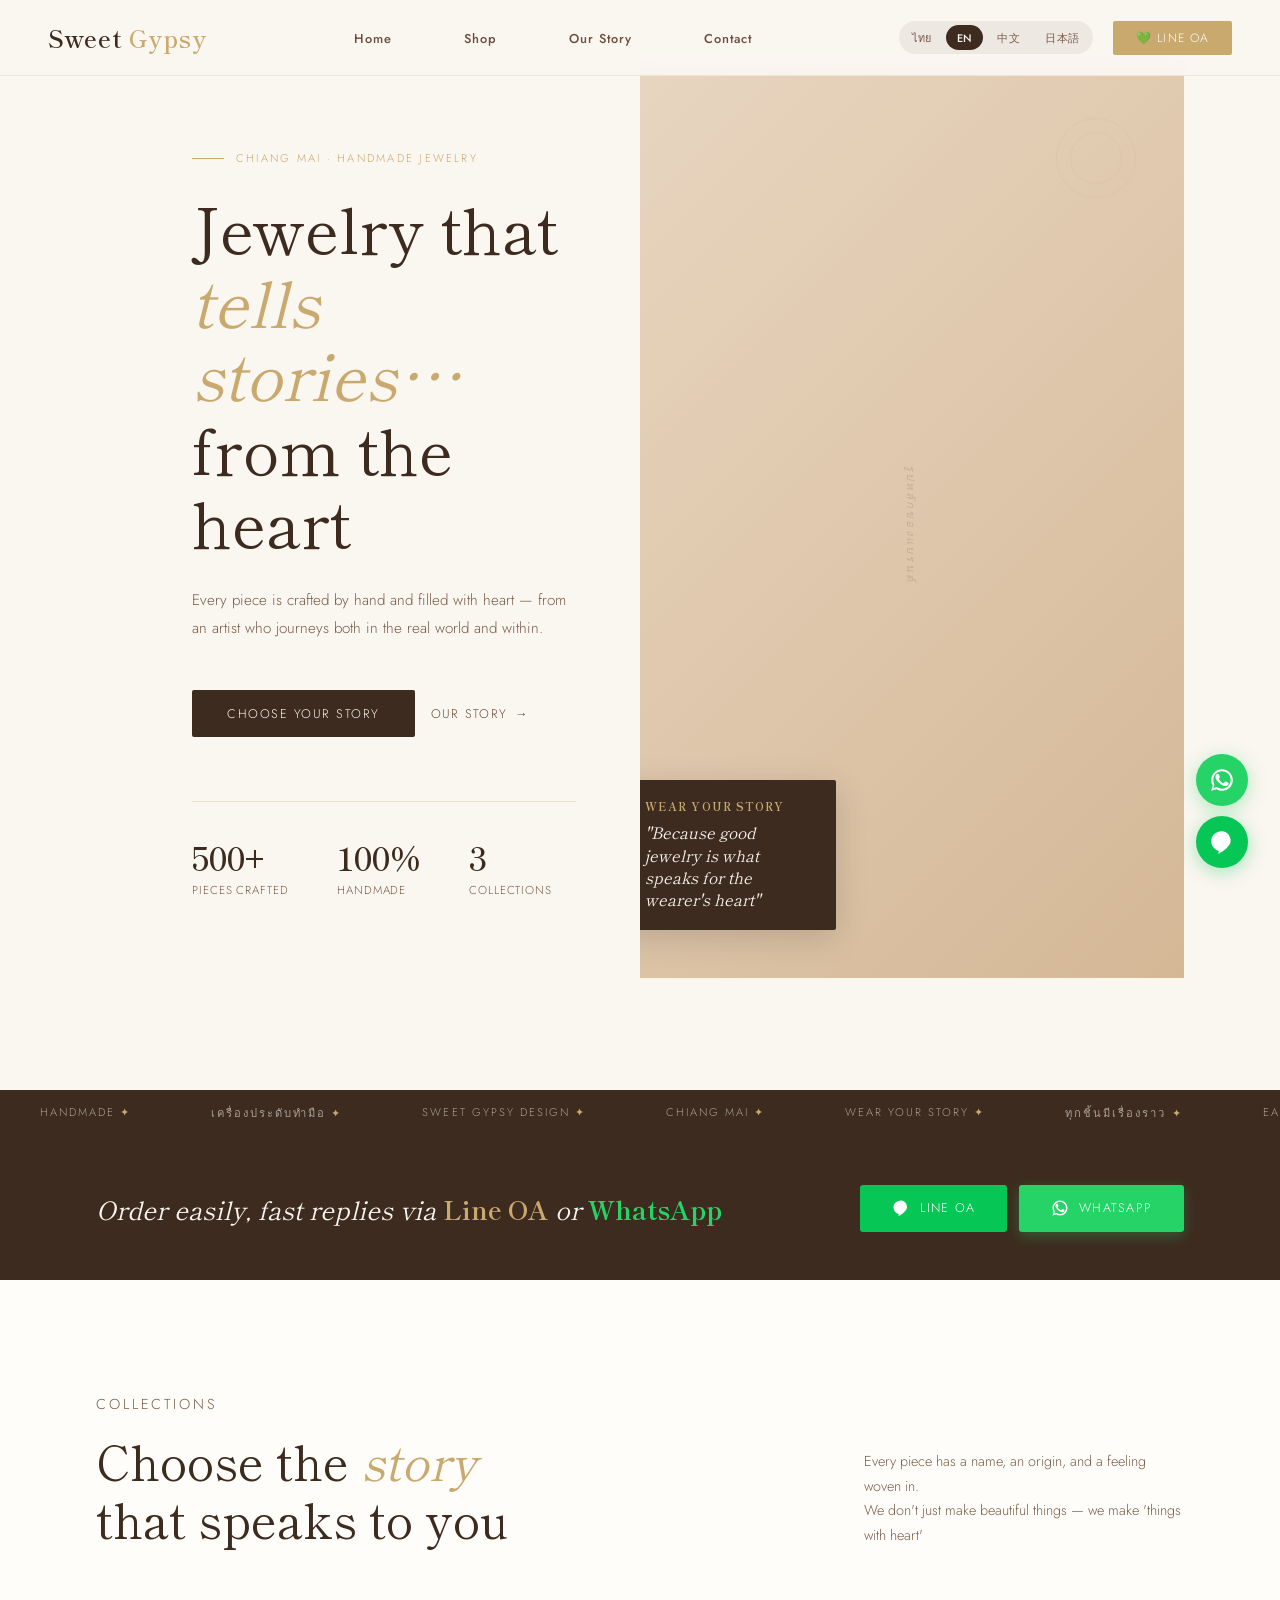
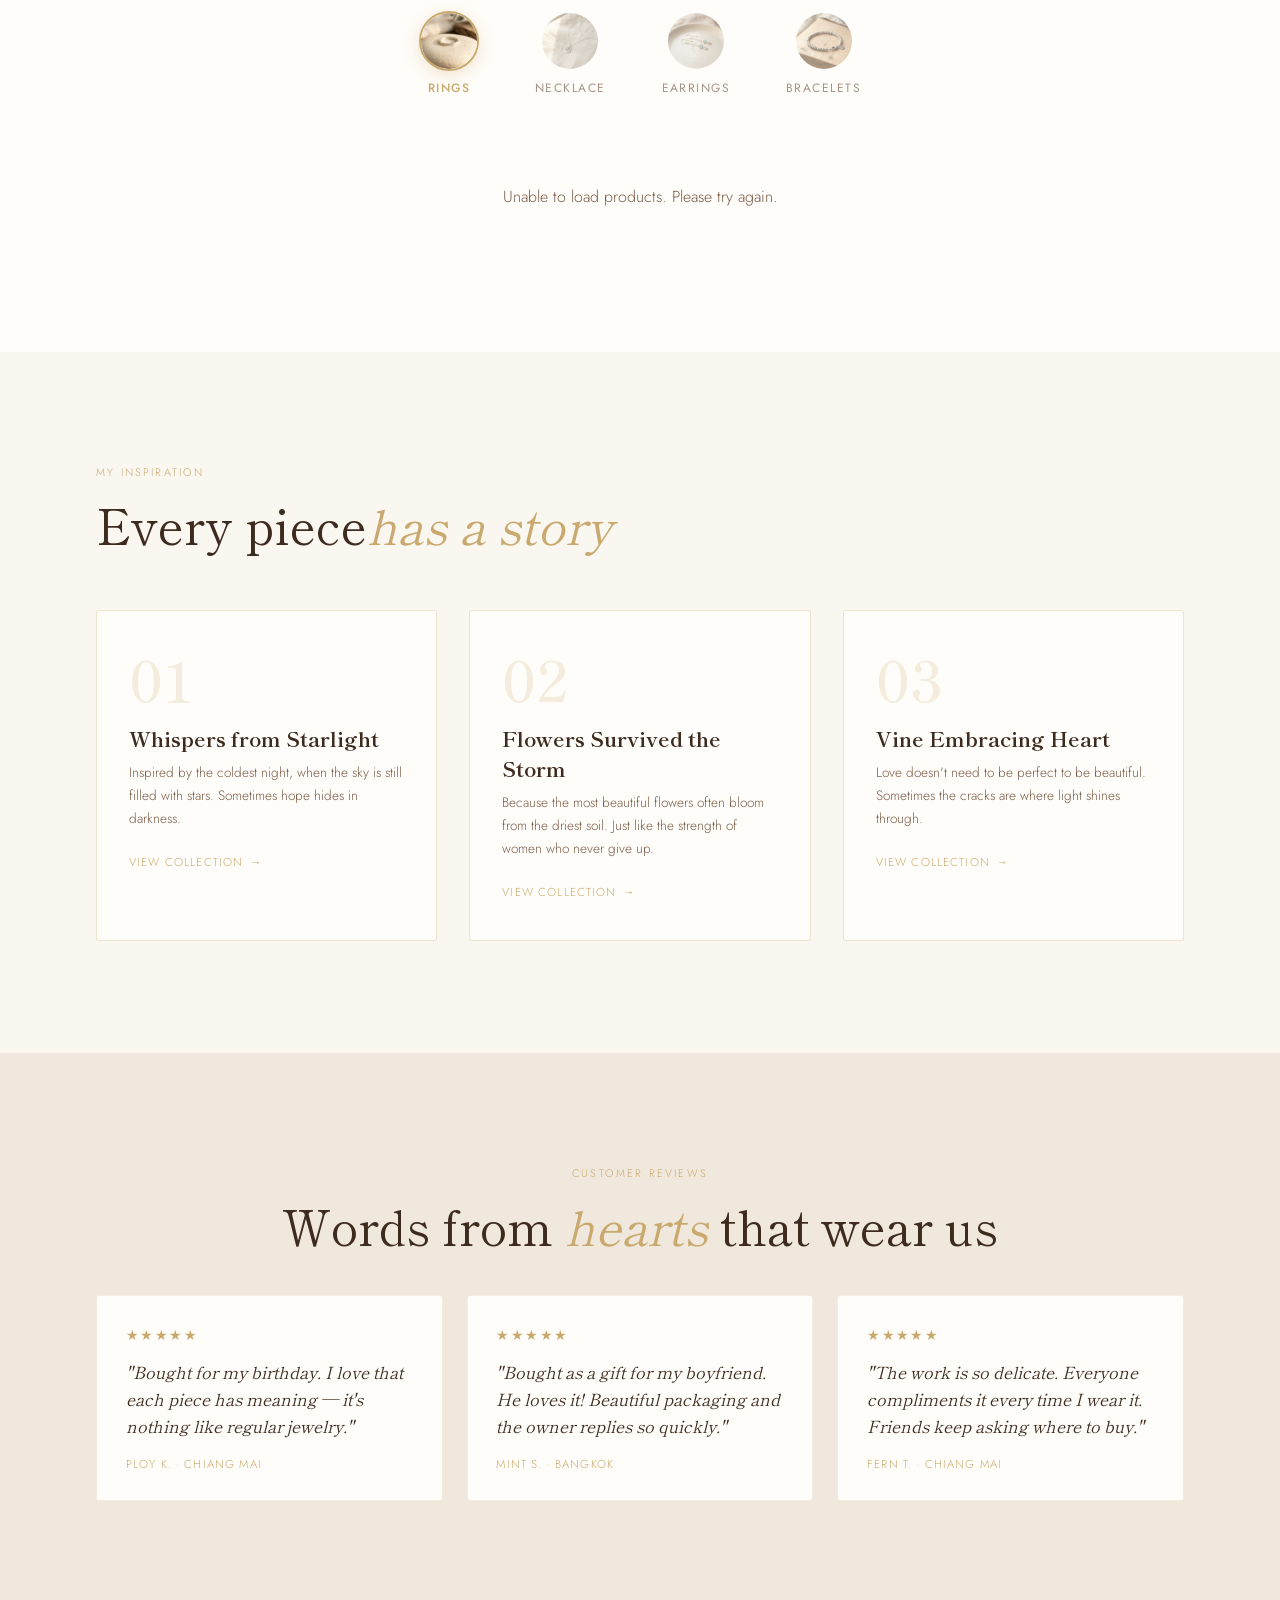
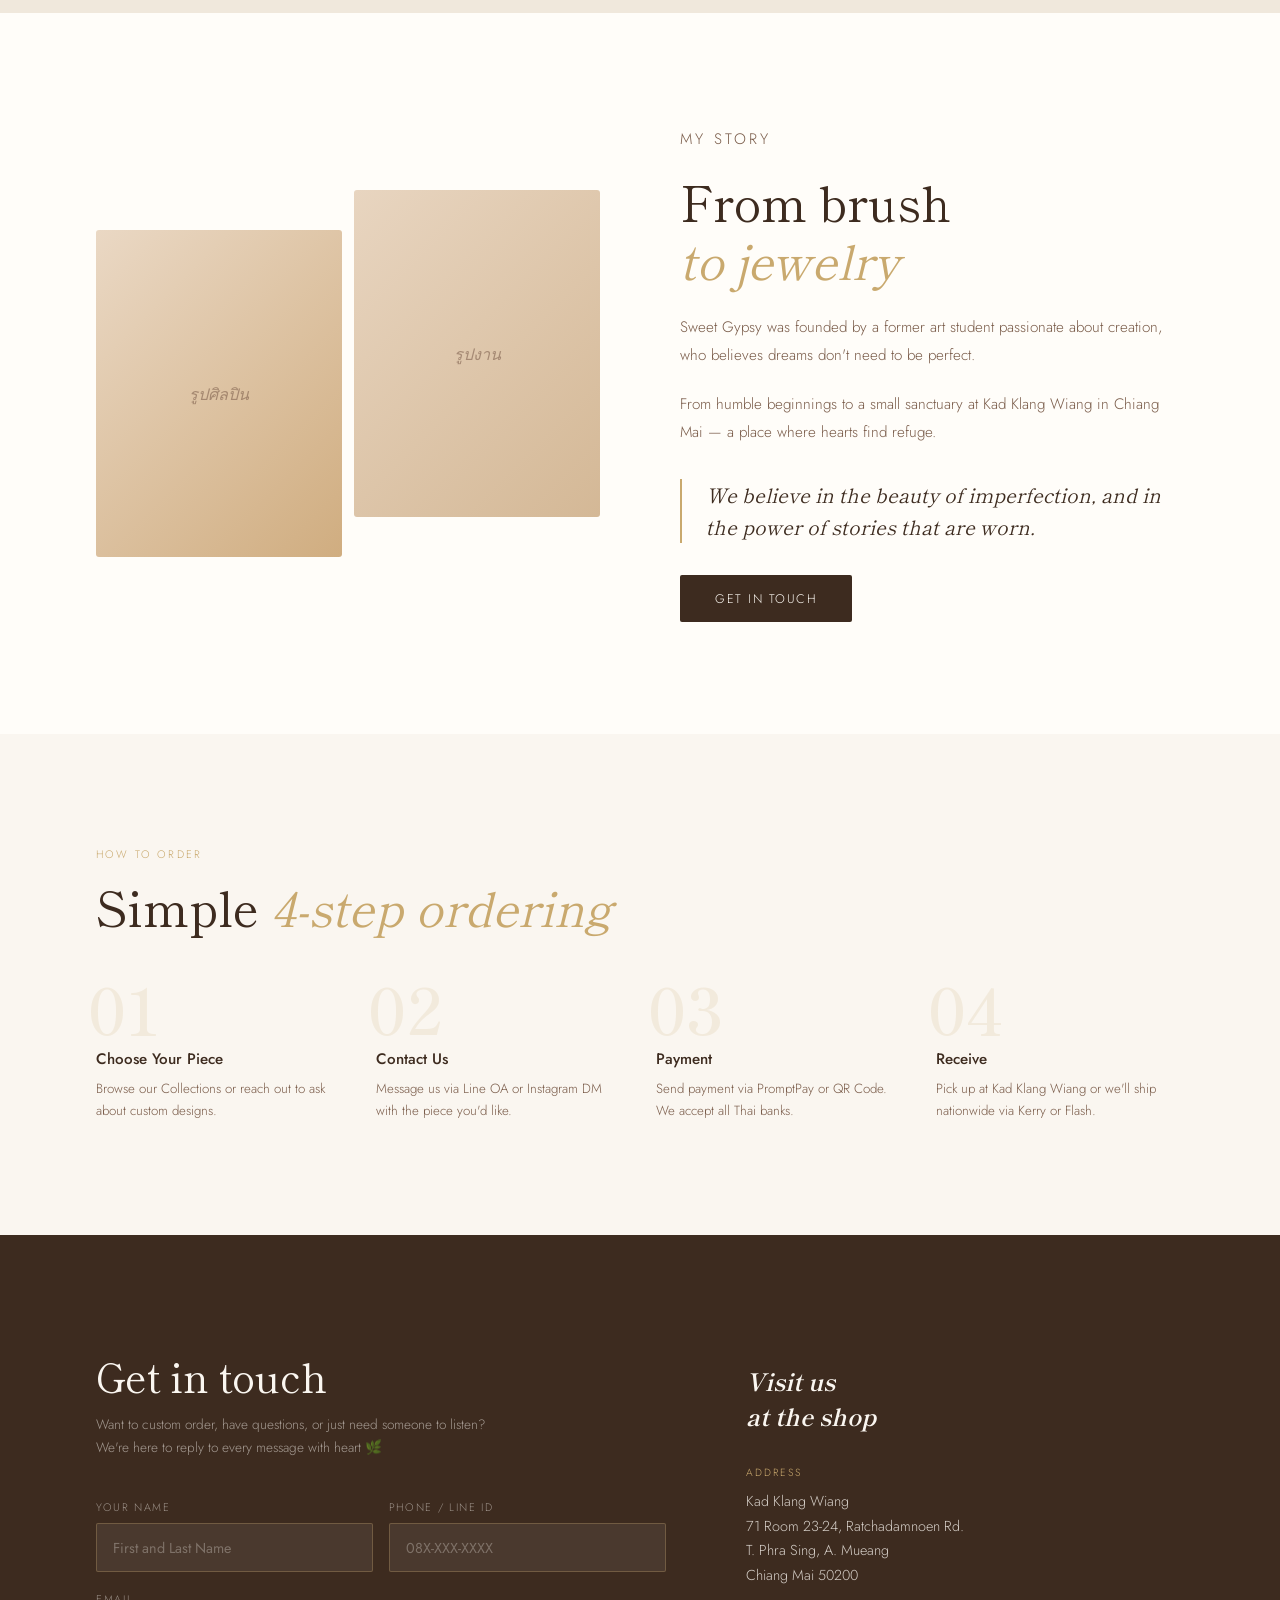
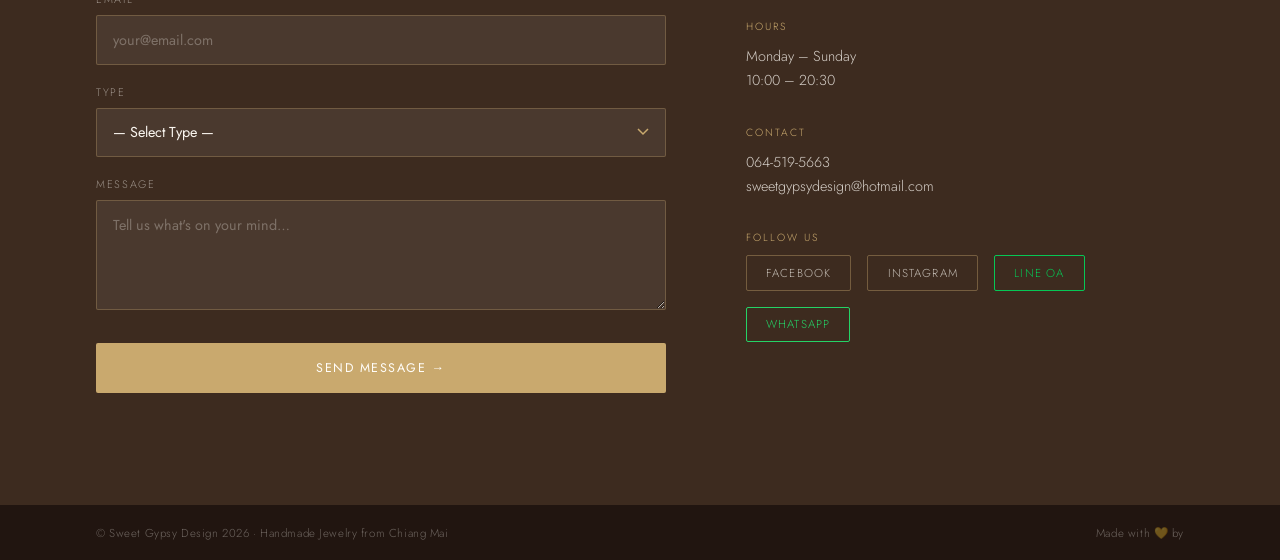
==== commit eaf0f4f6: "connected" ====
--- a/index.html
+++ b/index.html
@@ -21,18 +21,19 @@
   <meta property="og:title" content="Sweet Gypsy Design – Handmade Accessories: เครื่องประดับทำมือ เชียงใหม่" />
   <meta property="og:description"
     content="ที่ Sweet Gypsy เครื่องประดับทุกชิ้นมีชื่อ มีที่มา และมีความรู้สึกฝังอยู่ในนั้น. เราไม่ได้แค่ทำของสวย แต่เราทำ 'ของที่มีหัวใจ' ที่จะเชื่อมโยงคุณกับเรื่องราวพิเศษเหล่านี้." />
-  <meta property="og:image" content="https://res.cloudinary.com/di6bk7pwd/image/upload/v1781489646/images_3_cv3m8r.jpg" />
+  <meta property="og:image"
+    content="https://res.cloudinary.com/di6bk7pwd/image/upload/v1781489646/images_3_cv3m8r.jpg" />
 
   <!-- ═══════════════════════════════════════════════════════════
        X (TWITTER) CARD
        ═══════════════════════════════════════════════════════════ -->
   <meta property="twitter:card" content="summary_large_image" />
   <meta property="twitter:url" content="https://metatags.io/" />
-  <meta property="twitter:title"
-    content="Sweet Gypsy Design – Handmade Accessories: เครื่องประดับทำมือ เชียงใหม่" />
+  <meta property="twitter:title" content="Sweet Gypsy Design – Handmade Accessories: เครื่องประดับทำมือ เชียงใหม่" />
   <meta property="twitter:description"
     content="ที่ Sweet Gypsy เครื่องประดับทุกชิ้นมีชื่อ มีที่มา และมีความรู้สึกฝังอยู่ในนั้น. เราไม่ได้แค่ทำของสวย แต่เราทำ 'ของที่มีหัวใจ' ที่จะเชื่อมโยงคุณกับเรื่องราวพิเศษเหล่านี้." />
-  <meta property="twitter:image" content="https://res.cloudinary.com/di6bk7pwd/image/upload/v1781489646/images_3_cv3m8r.jpg" />
+  <meta property="twitter:image"
+    content="https://res.cloudinary.com/di6bk7pwd/image/upload/v1781489646/images_3_cv3m8r.jpg" />
 
   <!-- ═══════════════════════════════════════════════════════════
        FONTS
@@ -45,7 +46,16 @@
   <!-- ═══════════════════════════════════════════════════════════
        STYLESHEETS (organized by section)
        ═══════════════════════════════════════════════════════════ -->
-  <link rel="stylesheet" href="css/style.css">
+  <link rel="stylesheet" href="css/variables.css">
+  <link rel="stylesheet" href="css/base.css">
+  <link rel="stylesheet" href="css/animations.css">
+  <link rel="stylesheet" href="css/nav.css">
+  <link rel="stylesheet" href="css/hero.css">
+  <link rel="stylesheet" href="css/collections.css">
+  <link rel="stylesheet" href="css/sections.css">
+  <link rel="stylesheet" href="css/contact.css">
+  <link rel="stylesheet" href="css/modal.css">
+  <link rel="stylesheet" href="css/responsive.css">
 
   <!-- Web3Forms client script — handles hCaptcha automatically, no site key needed -->
   <script src="https://web3forms.com/client/script.js" async defer></script>
@@ -494,14 +504,17 @@
           <div class="modal-actions">
             <a href="#" id="modal-wa-btn" class="modal-order-btn modal-wa" target="_blank" rel="noopener">
               <svg width="18" height="18" viewBox="0 0 24 24" fill="white">
-                <path d="M17.472 14.382c-.297-.149-1.758-.867-2.03-.967-.273-.099-.471-.148-.67.15-.197.297-.767.966-.94 1.164-.173.199-.347.223-.644.075-.297-.15-1.255-.463-2.39-1.475-.883-.788-1.48-1.761-1.653-2.059-.173-.297-.018-.458.13-.606.134-.133.298-.347.446-.52.149-.174.198-.298.298-.497.099-.198.05-.371-.025-.52-.075-.149-.669-1.612-.916-2.207-.242-.579-.487-.5-.669-.51-.173-.008-.371-.01-.57-.01-.198 0-.52.074-.792.372-.272.297-1.04 1.016-1.04 2.479 0 1.462 1.065 2.875 1.213 3.074.149.198 2.096 3.2 5.077 4.487.709.306 1.262.489 1.694.625.712.227 1.36.195 1.871.118.571-.085 1.758-.719 2.006-1.413.248-.694.248-1.289.173-1.413-.074-.124-.272-.198-.57-.347z"/>
-                <path d="M11.999 2C6.477 2 2 6.477 2 12c0 1.89.524 3.66 1.438 5.168L2 22l4.985-1.418A9.945 9.945 0 0011.999 22C17.522 22 22 17.523 22 12S17.522 2 11.999 2zm0 18a7.946 7.946 0 01-4.291-1.253l-.308-.183-3.185.906.85-3.093-.2-.317A7.961 7.961 0 014 12c0-4.418 3.581-8 7.999-8C16.418 4 20 7.582 20 12s-3.582 8-8.001 8z"/>
+                <path
+                  d="M17.472 14.382c-.297-.149-1.758-.867-2.03-.967-.273-.099-.471-.148-.67.15-.197.297-.767.966-.94 1.164-.173.199-.347.223-.644.075-.297-.15-1.255-.463-2.39-1.475-.883-.788-1.48-1.761-1.653-2.059-.173-.297-.018-.458.13-.606.134-.133.298-.347.446-.52.149-.174.198-.298.298-.497.099-.198.05-.371-.025-.52-.075-.149-.669-1.612-.916-2.207-.242-.579-.487-.5-.669-.51-.173-.008-.371-.01-.57-.01-.198 0-.52.074-.792.372-.272.297-1.04 1.016-1.04 2.479 0 1.462 1.065 2.875 1.213 3.074.149.198 2.096 3.2 5.077 4.487.709.306 1.262.489 1.694.625.712.227 1.36.195 1.871.118.571-.085 1.758-.719 2.006-1.413.248-.694.248-1.289.173-1.413-.074-.124-.272-.198-.57-.347z" />
+                <path
+                  d="M11.999 2C6.477 2 2 6.477 2 12c0 1.89.524 3.66 1.438 5.168L2 22l4.985-1.418A9.945 9.945 0 0011.999 22C17.522 22 22 17.523 22 12S17.522 2 11.999 2zm0 18a7.946 7.946 0 01-4.291-1.253l-.308-.183-3.185.906.85-3.093-.2-.317A7.961 7.961 0 014 12c0-4.418 3.581-8 7.999-8C16.418 4 20 7.582 20 12s-3.582 8-8.001 8z" />
               </svg>
               <span data-i18n="modal_wa_btn">Order via WhatsApp</span>
             </a>
             <a href="#" id="modal-line-btn" class="modal-order-btn modal-line" target="_blank" rel="noopener">
               <svg width="18" height="18" viewBox="0 0 24 24" fill="white">
-                <path d="M12 2C6.48 2 2 6.02 2 11c0 4.14 2.73 7.67 6.57 9.13.49.18.58.44.43.87l-.38 1.44c-.12.44.16.44.34.32C12.28 21 20 15.88 20 11c0-4.98-3.58-9-8-9z"/>
+                <path
+                  d="M12 2C6.48 2 2 6.02 2 11c0 4.14 2.73 7.67 6.57 9.13.49.18.58.44.43.87l-.38 1.44c-.12.44.16.44.34.32C12.28 21 20 15.88 20 11c0-4.98-3.58-9-8-9z" />
               </svg>
               <span data-i18n="modal_line_btn">Order via Line OA</span>
             </a>
@@ -515,8 +528,16 @@
   <!-- ═══════════════════════════════════════════════════════════
        SCRIPTS (ordered by dependency)
        ═══════════════════════════════════════════════════════════ -->
-  <script src="js/script.js"></script>
+  <script src="js/i18n.js"></script>
+  <script src="js/nav.js"></script>
+  <script src="js/catalog.js"></script>
+  <script src="js/lang.js"></script>
+  <script src="js/modal.js"></script>
+  <script src="js/contact.js"></script>
+  <script src="js/main.js"></script>
+  <script src="js/web3forms.js"></script>
+
 
 </body>
 
-</html>
+</html>
--- a/css/variables.css
+++ b/css/variables.css
@@ -0,0 +1,38 @@
+/* ============================================================
+   Sweet Gypsy Design — Variables & Custom Properties
+   CSS Design Tokens: colors, typography, font imports
+   ============================================================ */
+
+:root {
+  --cream: #FAF6F0;
+  --cream-dark: #F0E8DC;
+  --gold: #C9A96E;
+  --gold-dark: #8B6914;
+  --brown: #3D2B1F;
+  --brown-light: #6B4C3B;
+  --text: #2C1E14;
+  --text-muted: #7A5C4A;
+  --white: #FFFDF9;
+  --body-font: 'Jost', sans-serif;
+  --heading-font: 'Cormorant Garamond', serif;
+}
+
+html.lang-en {
+  --body-font: 'Jost', sans-serif;
+  --heading-font: 'Shippori Mincho', serif;
+}
+
+html.lang-th {
+  --body-font: 'Prompt', sans-serif;
+  --heading-font: 'Chonburi', serif;
+}
+
+html.lang-zh {
+  --body-font: 'Noto Sans TC', sans-serif;
+  --heading-font: 'Noto Serif TC', serif;
+}
+
+html.lang-ja {
+  --body-font: 'Noto Sans JP', sans-serif;
+  --heading-font: 'Shippori Mincho', serif;
+}
--- a/css/base.css
+++ b/css/base.css
@@ -0,0 +1,121 @@
+/* ============================================================
+   Sweet Gypsy Design — Base / Reset / Shared Styles
+   ============================================================ */
+
+* {
+  margin: 0;
+  padding: 0;
+  box-sizing: border-box;
+}
+
+html {
+  scroll-behavior: smooth;
+  font-family: var(--body-font), sans-serif;
+}
+
+body {
+  font-family: var(--body-font), sans-serif;
+  background: var(--cream);
+  color: var(--text);
+  font-weight: 300;
+  overflow-x: hidden;
+}
+
+/* ─── SECTION SHARED ─── */
+section {
+  padding: 7rem 6rem;
+}
+
+.section-tag {
+  font-size: .68rem;
+  letter-spacing: .2em;
+  text-transform: uppercase;
+  color: var(--gold);
+  margin-bottom: 1rem;
+}
+
+.section-title {
+  font-family: var(--heading-font), serif;
+  font-size: clamp(2rem, 4vw, 3rem);
+  font-weight: 300;
+  color: var(--brown);
+  line-height: 1.2;
+}
+
+.section-title em {
+  font-style: italic;
+  color: var(--gold);
+}
+
+/* ─── BUTTONS ─── */
+.btn-primary {
+  background: var(--brown);
+  color: var(--cream);
+  padding: .9rem 2.2rem;
+  text-decoration: none;
+  font-size: .78rem;
+  letter-spacing: .12em;
+  text-transform: uppercase;
+  border-radius: 2px;
+  transition: background .2s, transform .2s;
+  display: inline-block;
+}
+
+.btn-primary:hover {
+  background: var(--gold);
+  transform: translateY(-1px);
+}
+
+.btn-secondary {
+  color: var(--brown-light);
+  text-decoration: none;
+  font-size: .78rem;
+  letter-spacing: .1em;
+  text-transform: uppercase;
+  display: flex;
+  align-items: center;
+  gap: .5rem;
+  transition: color .2s, gap .2s;
+}
+
+.btn-secondary:hover {
+  color: var(--gold);
+  gap: .75rem;
+}
+
+.btn-secondary::after {
+  content: '→';
+}
+
+/* ─── PLACEHOLDER IMG (gradient) ─── */
+.img-ph {
+  width: 100%;
+  height: 100%;
+  display: flex;
+  align-items: center;
+  justify-content: center;
+  font-family: var(--heading-font), serif;
+  font-style: italic;
+  font-size: 1rem;
+  color: rgba(107, 76, 59, .5);
+}
+
+.ph-1 {
+  background: linear-gradient(135deg, #E8D5C0 0%, #D4B896 100%);
+}
+
+.ph-2 {
+  background: linear-gradient(135deg, #DEC9B0 0%, #C9A87A 100%);
+}
+
+.ph-3 {
+  background: linear-gradient(135deg, #E5D5BC 0%, #CCAA80 100%);
+}
+
+.ph-4 {
+  background: linear-gradient(135deg, #D8C4A8 0%, #C4A070 100%);
+}
+
+.ph-5 {
+  background: linear-gradient(135deg, #EAD8C4 0%, #D0AD80 100%);
+}
--- a/css/animations.css
+++ b/css/animations.css
@@ -0,0 +1,90 @@
+/* ============================================================
+   Sweet Gypsy Design — Animations & Keyframes
+   ============================================================ */
+
+/* ─── FADE UP (Hero entrance) ─── */
+@keyframes fadeUp {
+  from {
+    opacity: 0;
+    transform: translateY(30px);
+  }
+
+  to {
+    opacity: 1;
+    transform: translateY(0);
+  }
+}
+
+.hero-left>* {
+  opacity: 0;
+  animation: fadeUp .7s ease forwards;
+}
+
+.hero-tag {
+  animation-delay: .1s;
+}
+
+.hero-title {
+  animation-delay: .25s;
+}
+
+.hero-sub {
+  animation-delay: .4s;
+}
+
+.hero-btns {
+  animation-delay: .55s;
+}
+
+.hero-stats {
+  animation-delay: .7s;
+}
+
+/* ─── FADE IN (Collection columns) ─── */
+@keyframes fadeIn {
+  from {
+    opacity: 0;
+    transform: translateY(10px);
+  }
+
+  to {
+    opacity: 1;
+    transform: translateY(0);
+  }
+}
+
+/* ─── MARQUEE ─── */
+@keyframes marquee {
+  from {
+    transform: translateX(0);
+  }
+
+  to {
+    transform: translateX(-50%);
+  }
+}
+
+/* ─── SPINNER ─── */
+@keyframes spin {
+  to {
+    transform: rotate(360deg);
+  }
+}
+
+/* ─── FORM STATUS SLIDE IN ─── */
+@keyframes statusSlideIn {
+  from { opacity: 0; transform: translateY(-8px); }
+  to   { opacity: 1; transform: translateY(0); }
+}
+
+/* ─── SUCCESS PANEL ─── */
+@keyframes successFadeIn {
+  from { opacity: 0; }
+  to   { opacity: 1; }
+}
+
+@keyframes successBounce {
+  0%   { transform: scale(0); opacity: 0; }
+  60%  { transform: scale(1.15); opacity: 1; }
+  100% { transform: scale(1); }
+}
--- a/css/nav.css
+++ b/css/nav.css
@@ -0,0 +1,170 @@
+/* ============================================================
+   Sweet Gypsy Design — Navigation
+   ============================================================ */
+
+/* ─── NAV ─── */
+nav {
+  position: fixed;
+  top: 0;
+  left: 0;
+  right: 0;
+  z-index: 100;
+  padding: 1.25rem 3rem;
+  display: flex;
+  align-items: center;
+  justify-content: space-between;
+  background: rgba(250, 246, 240, 0.92);
+  backdrop-filter: blur(12px);
+  border-bottom: 1px solid rgba(201, 169, 110, 0.2);
+  transition: all .3s;
+}
+
+.nav-logo {
+  font-family: var(--heading-font), serif;
+  font-size: 1.5rem;
+  font-weight: 600;
+  color: var(--brown);
+  letter-spacing: .03em;
+  text-decoration: none;
+}
+
+.nav-logo span {
+  color: var(--gold);
+}
+
+.nav-links {
+  display: flex;
+  gap: 2.5rem;
+  list-style: none;
+}
+
+.nav-links li {
+  margin: 0 1rem;
+}
+
+.nav-links a {
+  text-decoration: none;
+  font-size: .8rem;
+  font-weight: 500;
+  letter-spacing: .08em;
+  color: var(--brown-light);
+  transition: color .3s ease;
+  position: relative;
+}
+
+.nav-links a:hover {
+  color: var(--gold);
+}
+
+.nav-links a::after {
+  content: '';
+  position: absolute;
+  width: 0%;
+  height: 1px;
+  bottom: -4px;
+  left: 0;
+  background-color: var(--gold);
+  transition: width .3s ease;
+}
+
+.nav-links a:hover::after {
+  width: 100%;
+}
+
+.nav-right {
+  display: flex;
+  align-items: center;
+  gap: .5rem;
+}
+
+.nav-cta {
+  background: var(--gold);
+  color: var(--white) !important;
+  padding: .5rem 1.4rem;
+  border-radius: 2px;
+  font-size: .75rem !important;
+  letter-spacing: .1em;
+  text-transform: uppercase;
+  text-decoration: none;
+  transition: background .2s !important;
+}
+
+.nav-cta:hover {
+  background: var(--gold-dark) !important;
+}
+
+.nav-cta::after {
+  display: none !important;
+}
+
+/* ─── LANGUAGE SWITCHER ─── */
+.lang-switcher {
+  display: flex;
+  align-items: center;
+  gap: 4px;
+  background: rgba(61, 43, 31, .07);
+  border-radius: 20px;
+  padding: 3px;
+  margin-right: .75rem;
+}
+
+.lang-btn {
+  font-size: .68rem;
+  font-weight: 500;
+  letter-spacing: .05em;
+  padding: .3rem .65rem;
+  border-radius: 16px;
+  border: none;
+  background: transparent;
+  color: var(--text-muted);
+  cursor: pointer;
+  font-family: var(--body-font), sans-serif;
+  transition: all .2s;
+  white-space: nowrap;
+}
+
+.lang-btn.active {
+  background: var(--brown);
+  color: var(--cream);
+}
+
+.lang-btn:hover:not(.active) {
+  color: var(--brown);
+  background: rgba(61, 43, 31, .1);
+}
+
+/* ─── HAMBURGER MENU ─── */
+.nav-hamburger {
+  display: none;
+  flex-direction: column;
+  justify-content: center;
+  gap: 5px;
+  width: 28px;
+  height: 28px;
+  cursor: pointer;
+  border: none;
+  background: transparent;
+  padding: 0;
+  z-index: 110;
+}
+
+.nav-hamburger span {
+  display: block;
+  width: 100%;
+  height: 2px;
+  background: var(--brown);
+  border-radius: 2px;
+  transition: transform .3s, opacity .3s;
+}
+
+.nav-hamburger.active span:nth-child(1) {
+  transform: translateY(7px) rotate(45deg);
+}
+
+.nav-hamburger.active span:nth-child(2) {
+  opacity: 0;
+}
+
+.nav-hamburger.active span:nth-child(3) {
+  transform: translateY(-7px) rotate(-45deg);
+}
--- a/css/hero.css
+++ b/css/hero.css
@@ -0,0 +1,187 @@
+/* ============================================================
+   Sweet Gypsy Design — Hero Section + Marquee
+   ============================================================ */
+
+/* ─── HERO ─── */
+.hero {
+  min-height: 100vh;
+  display: grid;
+  grid-template-columns: 1fr 1fr;
+  padding-top: 70px;
+  overflow: hidden;
+}
+
+.hero-left {
+  display: flex;
+  flex-direction: column;
+  justify-content: center;
+  padding: 5rem 4rem 5rem 6rem;
+  position: relative;
+}
+
+.hero-tag {
+  font-size: .7rem;
+  letter-spacing: .2em;
+  text-transform: uppercase;
+  color: var(--gold);
+  margin-bottom: 1.5rem;
+  display: flex;
+  align-items: center;
+  gap: .75rem;
+}
+
+.hero-tag::before {
+  content: '';
+  display: block;
+  width: 2rem;
+  height: 1px;
+  background: var(--gold);
+}
+
+.hero-title {
+  font-family: var(--heading-font), serif;
+  font-size: clamp(2.8rem, 5vw, 4.2rem);
+  font-weight: 300;
+  line-height: 1.15;
+  color: var(--brown);
+  margin-bottom: 1.75rem;
+}
+
+.hero-title em {
+  font-style: italic;
+  color: var(--gold);
+}
+
+.hero-sub {
+  font-size: .95rem;
+  line-height: 1.85;
+  color: var(--text-muted);
+  max-width: 380px;
+  margin-bottom: 3rem;
+}
+
+.hero-btns {
+  display: flex;
+  gap: 1rem;
+  align-items: center;
+  flex-wrap: wrap;
+}
+
+.hero-stats {
+  margin-top: 4rem;
+  display: flex;
+  gap: 3rem;
+  padding-top: 2rem;
+  border-top: 1px solid rgba(201, 169, 110, 0.3);
+}
+
+.stat-num {
+  font-family: var(--heading-font), serif;
+  font-size: 2rem;
+  font-weight: 600;
+  color: var(--brown);
+}
+
+.stat-label {
+  font-size: .72rem;
+  color: var(--text-muted);
+  letter-spacing: .08em;
+  text-transform: uppercase;
+  margin-top: 2px;
+}
+
+.hero-right {
+  position: relative;
+  overflow: hidden;
+  background: var(--cream-dark);
+}
+
+.hero-img-main {
+  width: 100%;
+  height: 100%;
+  object-fit: cover;
+  display: block;
+  filter: sepia(15%) saturate(90%);
+}
+
+.hero-badge {
+  position: absolute;
+  bottom: 3rem;
+  left: -1.5rem;
+  background: var(--brown);
+  color: var(--cream);
+  padding: 1.2rem 1.8rem;
+  border-radius: 2px;
+  font-family: var(--heading-font), serif;
+  font-size: 1rem;
+  font-style: italic;
+  line-height: 1.4;
+  max-width: 220px;
+  box-shadow: 0 8px 32px rgba(0, 0, 0, .15);
+}
+
+.hero-badge strong {
+  font-style: normal;
+  font-size: .7rem;
+  letter-spacing: .1em;
+  text-transform: uppercase;
+  color: var(--gold);
+  display: block;
+  margin-bottom: .4rem;
+}
+
+.hero-badge p {
+  margin: 0;
+  font-size: 1rem;
+  font-style: italic;
+  line-height: 1.4;
+}
+
+.hero-ornament {
+  position: absolute;
+  top: 3rem;
+  right: 3rem;
+  width: 80px;
+  height: 80px;
+  opacity: .15;
+  border: 1px solid var(--gold);
+  border-radius: 50%;
+  display: flex;
+  align-items: center;
+  justify-content: center;
+}
+
+.hero-ornament::after {
+  content: '';
+  width: 50px;
+  height: 50px;
+  border: 1px solid var(--gold);
+  border-radius: 50%;
+}
+
+/* ─── MARQUEE ─── */
+.marquee-wrap {
+  background: var(--brown);
+  padding: .9rem 0;
+  overflow: hidden;
+}
+
+.marquee-track {
+  display: flex;
+  gap: 0;
+  white-space: nowrap;
+  animation: marquee 20s linear infinite;
+}
+
+.marquee-item {
+  font-size: .7rem;
+  letter-spacing: .18em;
+  text-transform: uppercase;
+  color: rgba(255, 253, 249, .55);
+  padding: 0 2.5rem;
+  flex-shrink: 0;
+}
+
+.marquee-dot {
+  color: var(--gold);
+}
--- a/css/collections.css
+++ b/css/collections.css
@@ -0,0 +1,286 @@
+/* ============================================================
+   Sweet Gypsy Design — Collections & Product Cards
+   ============================================================ */
+
+/* ─── COLLECTIONS ─── */
+.collections {
+  background: var(--white);
+}
+
+.collections-header {
+  display: flex;
+  justify-content: space-between;
+  align-items: flex-end;
+  margin-bottom: 3.5rem;
+  flex-wrap: wrap;
+  gap: 1rem;
+}
+
+.collections-header p {
+  font-size: .9rem;
+  color: var(--text-muted);
+  max-width: 320px;
+  line-height: 1.7;
+}
+
+/* ─── COLLECTION TABS UI ─── */
+.collection-tabs-ui {
+  display: flex;
+  gap: 1.5rem;
+  margin-bottom: 3rem;
+  flex-wrap: wrap;
+  justify-content: center;
+}
+
+.collection-tab {
+  display: flex;
+  flex-direction: column;
+  align-items: center;
+  gap: .5rem;
+  background: none;
+  border: none;
+  padding: .5rem 1rem;
+  cursor: pointer;
+  opacity: 0.6;
+  transition: all .3s ease;
+  outline: none;
+}
+
+.collection-tab:hover {
+  opacity: 0.8;
+  transform: translateY(-3px);
+}
+
+.collection-tab.active {
+  opacity: 1;
+  transform: translateY(0);
+}
+
+.tab-img {
+  width: 60px;
+  height: 60px;
+  border-radius: 50%;
+  overflow: hidden;
+  border: 2px solid transparent;
+  transition: all .3s ease;
+}
+
+.collection-tab:hover .tab-img {
+  border-color: rgba(201, 169, 110, 0.5);
+}
+
+.collection-tab.active .tab-img {
+  border-color: var(--gold);
+  box-shadow: 0 4px 15px rgba(201, 169, 110, 0.3);
+}
+
+.tab-img img {
+  width: 100%;
+  height: 100%;
+  object-fit: cover;
+  filter: sepia(10%);
+}
+
+.collection-tab span {
+  font-size: .75rem;
+  letter-spacing: .12em;
+  text-transform: uppercase;
+  color: var(--brown-light);
+  font-family: var(--body-font), sans-serif;
+  transition: color .3s ease;
+}
+
+.collection-tab.active span {
+  color: var(--gold);
+  font-weight: 500;
+}
+
+/* ─── CATEGORY COLUMNS LAYOUT (TAB PANES) ─── */
+.collections-columns {
+  display: block;
+  width: 100%;
+}
+
+.collection-column {
+  display: none;
+  animation: fadeIn .4s ease;
+}
+
+.collection-column.active {
+  display: block;
+}
+
+.collection-column-header {
+  display: none;
+  /* Hide the old header since tabs replace it */
+}
+
+.collection-column-items {
+  display: grid;
+  grid-template-columns: repeat(4, 1fr);
+  gap: 1.5rem;
+}
+
+/* Empty column state */
+.collection-empty {
+  text-align: center;
+  padding: 4rem 1rem;
+  font-size: 1rem;
+  color: var(--text-muted);
+  font-style: italic;
+  border: 1px dashed rgba(201, 169, 110, 0.25);
+  border-radius: 3px;
+  grid-column: 1 / -1;
+}
+
+/* ─── PRODUCT CARDS (used inside columns) ─── */
+.product-grid {
+  display: grid;
+  grid-template-columns: repeat(4, 1fr);
+  gap: 1.5rem;
+}
+
+.product-card {
+  position: relative;
+  cursor: pointer;
+  transition: transform .35s ease;
+}
+
+.product-card:hover {
+  transform: translateY(-6px);
+}
+
+.product-img-wrap {
+  aspect-ratio: 4/5;
+  overflow: hidden;
+  background: var(--cream-dark);
+  border-radius: 3px;
+  position: relative;
+}
+
+.product-img-wrap img {
+  width: 100%;
+  height: 100%;
+  object-fit: cover;
+  transition: transform .6s ease;
+  filter: sepia(10%);
+}
+
+.product-card:hover .product-img-wrap img {
+  transform: scale(1.04);
+}
+
+.product-overlay {
+  position: absolute;
+  inset: 0;
+  background: linear-gradient(to top, rgba(61, 43, 31, .8) 0%, transparent 50%);
+  opacity: 0;
+  transition: opacity .3s;
+  display: flex;
+  align-items: flex-end;
+  padding: 1.5rem;
+}
+
+.product-card:hover .product-overlay {
+  opacity: 1;
+}
+
+.product-overlay-btn {
+  background: var(--gold);
+  color: var(--white);
+  padding: .6rem 1.4rem;
+  font-size: .72rem;
+  letter-spacing: .1em;
+  text-transform: uppercase;
+  border: none;
+  cursor: pointer;
+  border-radius: 2px;
+  font-family: var(--body-font), sans-serif;
+}
+
+.product-info {
+  padding: 1.1rem 0 .25rem;
+}
+
+.product-cat {
+  font-size: .65rem;
+  letter-spacing: .15em;
+  text-transform: uppercase;
+  color: var(--gold);
+  margin-bottom: .35rem;
+}
+
+.product-name {
+  font-family: var(--heading-font), serif;
+  font-size: 1.2rem;
+  color: var(--brown);
+  margin-bottom: .3rem;
+}
+
+.product-story {
+  font-size: .8rem;
+  color: var(--text-muted);
+  line-height: 1.5;
+  margin-bottom: .6rem;
+}
+
+.product-price {
+  font-family: var(--heading-font), serif;
+  font-size: 1.1rem;
+  color: var(--brown);
+  font-weight: 400;
+}
+
+/* ─── PRODUCT GRID LOADER ─── */
+.product-grid-loader {
+  grid-column: 1 / -1;
+  display: flex;
+  flex-direction: column;
+  align-items: center;
+  justify-content: center;
+  padding: 4rem 0;
+  gap: 1.2rem;
+}
+
+.product-grid-loader p {
+  font-size: .85rem;
+  color: var(--text-muted);
+  letter-spacing: .05em;
+}
+
+.loader-spinner {
+  width: 36px;
+  height: 36px;
+  border: 2px solid rgba(201, 169, 110, 0.2);
+  border-top-color: var(--gold);
+  border-radius: 50%;
+  animation: spin .8s linear infinite;
+}
+
+/* Fallback grid: shown initially, hidden once dynamic products load */
+.product-grid-fallback.hidden {
+  display: none;
+}
+
+/* ─── DYNAMIC PRODUCT CARD IMAGE ─── */
+.product-img-wrap img.product-img-dynamic {
+  width: 100%;
+  height: 100%;
+  object-fit: cover;
+  transition: transform .6s ease, opacity .4s ease;
+  filter: sepia(10%);
+}
+
+.product-img-wrap img.product-img-dynamic.loading {
+  opacity: 0.6;
+}
+
+.product-card:hover .product-img-wrap img.product-img-dynamic {
+  transform: scale(1.04);
+}
+
+.product-img-wrap img.image-error {
+  object-fit: contain;
+  padding: 20px;
+  filter: grayscale(30%);
+}
--- a/css/sections.css
+++ b/css/sections.css
@@ -0,0 +1,262 @@
+/* ============================================================
+   Sweet Gypsy Design — Content Sections
+   Inspiration, Reviews, Story, How-to-Order, Line CTA
+   ============================================================ */
+
+/* ─── LINE CTA ─── */
+.line-cta {
+  background: var(--brown);
+  display: flex;
+  align-items: center;
+  justify-content: space-between;
+  padding: 3rem 6rem;
+  gap: 2rem;
+  flex-wrap: wrap;
+}
+
+.line-cta-text {
+  font-family: var(--heading-font), serif;
+  font-size: 1.6rem;
+  color: var(--cream);
+  font-weight: 300;
+  font-style: italic;
+}
+
+.line-cta-text strong {
+  font-style: normal;
+  color: var(--gold);
+}
+
+.line-btn {
+  background: #06C755;
+  color: white;
+  text-decoration: none;
+  padding: .9rem 2rem;
+  border-radius: 3px;
+  font-size: .78rem;
+  letter-spacing: .1em;
+  text-transform: uppercase;
+  display: flex;
+  align-items: center;
+  gap: .6rem;
+  flex-shrink: 0;
+  transition: opacity .2s;
+}
+
+.line-btn:hover {
+  opacity: .88;
+}
+
+.line-icon {
+  width: 18px;
+  height: 18px;
+  fill: white;
+}
+
+/* ─── INSPIRATION ─── */
+.inspiration {
+  background: var(--cream);
+}
+
+.inspi-grid {
+  display: grid;
+  grid-template-columns: 1fr 1fr 1fr;
+  gap: 2rem;
+  margin-top: 3.5rem;
+}
+
+.inspi-card {
+  padding: 2.5rem 2rem;
+  border: 1px solid rgba(201, 169, 110, 0.3);
+  border-radius: 3px;
+  background: var(--white);
+  transition: box-shadow .3s, transform .3s;
+}
+
+.inspi-card:hover {
+  box-shadow: 0 12px 40px rgba(61, 43, 31, .08);
+  transform: translateY(-4px);
+}
+
+.inspi-num {
+  font-family: var(--heading-font), serif;
+  font-size: 3.5rem;
+  color: rgba(201, 169, 110, .2);
+  font-weight: 600;
+  line-height: 1;
+  margin-bottom: 1rem;
+}
+
+.inspi-name {
+  font-family: var(--heading-font), serif;
+  font-size: 1.3rem;
+  color: var(--brown);
+  margin-bottom: .5rem;
+}
+
+.inspi-desc {
+  font-size: .85rem;
+  color: var(--text-muted);
+  line-height: 1.7;
+  margin-bottom: 1.5rem;
+}
+
+.inspi-link {
+  font-size: .72rem;
+  letter-spacing: .1em;
+  text-transform: uppercase;
+  color: var(--gold);
+  text-decoration: none;
+  display: flex;
+  align-items: center;
+  gap: .4rem;
+  transition: gap .2s;
+}
+
+.inspi-link:hover {
+  gap: .7rem;
+}
+
+.inspi-link::after {
+  content: '→';
+}
+
+/* ─── REVIEWS ─── */
+.reviews {
+  background: var(--cream-dark);
+  text-align: center;
+}
+
+.reviews-title {
+  margin-bottom: 3rem;
+}
+
+.review-grid {
+  display: grid;
+  grid-template-columns: repeat(3, 1fr);
+  gap: 1.5rem;
+  margin-top: 2.5rem;
+  text-align: left;
+}
+
+.review-card {
+  background: var(--white);
+  padding: 1.8rem;
+  border-radius: 3px;
+  border: 1px solid rgba(201, 169, 110, .2);
+}
+
+.review-stars {
+  color: var(--gold);
+  font-size: .9rem;
+  margin-bottom: .9rem;
+  letter-spacing: .1em;
+}
+
+.review-text {
+  font-family: var(--heading-font), serif;
+  font-size: 1.05rem;
+  font-style: italic;
+  color: var(--brown);
+  line-height: 1.6;
+  margin-bottom: 1rem;
+}
+
+.review-author {
+  font-size: .72rem;
+  letter-spacing: .1em;
+  text-transform: uppercase;
+  color: var(--text-muted);
+}
+
+.review-author span {
+  color: var(--gold);
+}
+
+/* ─── STORY ─── */
+.story {
+  background: var(--white);
+  display: grid;
+  grid-template-columns: 1fr 1fr;
+  gap: 5rem;
+  align-items: center;
+}
+
+.story-imgs {
+  display: grid;
+  grid-template-columns: 1fr 1fr;
+  gap: .8rem;
+}
+
+.story-imgs img {
+  width: 100%;
+  aspect-ratio: 3/4;
+  object-fit: cover;
+  border-radius: 3px;
+  filter: sepia(10%);
+}
+
+.story-imgs img:first-child {
+  margin-top: 2.5rem;
+}
+
+.story-content p {
+  font-size: .95rem;
+  color: var(--text-muted);
+  line-height: 1.9;
+  margin-bottom: 1.2rem;
+}
+
+.story-quote {
+  border-left: 2px solid var(--gold);
+  padding-left: 1.5rem;
+  margin: 2rem 0;
+  font-family: var(--heading-font), serif;
+  font-size: 1.25rem;
+  font-style: italic;
+  color: var(--brown);
+  line-height: 1.6;
+}
+
+/* ─── HOW TO ORDER ─── */
+.how {
+  background: var(--cream);
+}
+
+.how-steps {
+  display: grid;
+  grid-template-columns: repeat(4, 1fr);
+  gap: 2rem;
+  margin-top: 3.5rem;
+}
+
+.step {
+  position: relative;
+  padding-top: 1rem;
+}
+
+.step::before {
+  content: attr(data-n);
+  font-family: var(--heading-font), serif;
+  font-size: 4rem;
+  font-weight: 600;
+  color: rgba(201, 169, 110, .15);
+  position: absolute;
+  top: -1rem;
+  left: -.5rem;
+  line-height: 1;
+}
+
+.step-title {
+  font-size: .95rem;
+  font-weight: 500;
+  color: var(--brown);
+  margin-bottom: .5rem;
+  margin-top: 2.5rem;
+}
+
+.step-desc {
+  font-size: .83rem;
+  color: var(--text-muted);
+  line-height: 1.7;
+}
--- a/css/contact.css
+++ b/css/contact.css
@@ -0,0 +1,342 @@
+/* ============================================================
+   Sweet Gypsy Design — Contact, Footer, Floating Buttons
+   ============================================================ */
+
+/* ─── CONTACT / FOOTER ─── */
+.contact {
+  background: var(--brown);
+  color: var(--cream);
+  display: grid;
+  grid-template-columns: 1.3fr 1fr;
+  gap: 5rem;
+  align-items: start;
+}
+
+.contact-form-title {
+  font-family: var(--heading-font), serif;
+  font-size: 2.5rem;
+  font-weight: 300;
+  color: var(--cream);
+  margin-bottom: .5rem;
+}
+
+.contact-form-sub {
+  font-size: .85rem;
+  color: rgba(250, 246, 240, .55);
+  margin-bottom: 2.5rem;
+  line-height: 1.7;
+}
+
+.form-group {
+  margin-bottom: 1.2rem;
+}
+
+.form-group label {
+  font-size: .68rem;
+  letter-spacing: .15em;
+  text-transform: uppercase;
+  color: rgba(250, 246, 240, .5);
+  display: block;
+  margin-bottom: .5rem;
+}
+
+.form-group input,
+.form-group textarea,
+.form-group select {
+  width: 100%;
+  background: rgba(255, 253, 249, .07);
+  border: 1px solid rgba(201, 169, 110, .3);
+  color: var(--cream);
+  padding: .85rem 1rem;
+  font-family: var(--body-font), sans-serif;
+  font-size: .9rem;
+  border-radius: 2px;
+  outline: none;
+  transition: border-color .2s;
+}
+
+.form-group input::placeholder,
+.form-group textarea::placeholder {
+  color: rgba(250, 246, 240, .3);
+}
+
+.form-group input:focus,
+.form-group textarea:focus {
+  border-color: var(--gold);
+}
+
+.form-group textarea {
+  height: 110px;
+  resize: vertical;
+}
+
+.form-row {
+  display: grid;
+  grid-template-columns: 1fr 1fr;
+  gap: 1rem;
+}
+
+.btn-submit {
+  width: 100%;
+  background: var(--gold);
+  color: var(--white);
+  border: none;
+  padding: 1rem;
+  font-family: var(--body-font), sans-serif;
+  font-size: .78rem;
+  letter-spacing: .12em;
+  text-transform: uppercase;
+  cursor: pointer;
+  border-radius: 2px;
+  transition: background .2s;
+  margin-top: .5rem;
+}
+
+.btn-submit:hover {
+  background: #b8934f;
+}
+
+.btn-submit:disabled {
+  opacity: .6;
+  cursor: not-allowed;
+  background: #9a7d4a;
+}
+
+/* ─── FORM STATUS MESSAGE ─── */
+.form-status-msg {
+  display: none;
+  padding: .9rem 1.2rem;
+  margin-bottom: 1rem;
+  border-radius: 3px;
+  font-size: .85rem;
+  font-weight: 400;
+  line-height: 1.5;
+  animation: statusSlideIn .35s ease;
+}
+
+.form-status-msg.visible {
+  display: block;
+}
+
+.form-status-msg.success {
+  background: rgba(46, 204, 113, .15);
+  color: #2ecc71;
+  border: 1px solid rgba(46, 204, 113, .3);
+}
+
+.form-status-msg.error {
+  background: rgba(231, 76, 60, .15);
+  color: #e74c3c;
+  border: 1px solid rgba(231, 76, 60, .3);
+}
+
+/* ─── FORM SUCCESS PANEL (replaces form after submit) ─── */
+.form-success-panel {
+  display: none;
+  text-align: center;
+  padding: 3.5rem 2rem;
+  animation: successFadeIn .5s ease;
+}
+
+.form-success-panel.visible {
+  display: block;
+}
+
+.success-icon {
+  width: 70px;
+  height: 70px;
+  border-radius: 50%;
+  background: linear-gradient(135deg, #2ecc71, #27ae60);
+  color: #fff;
+  font-size: 2rem;
+  font-weight: 700;
+  display: flex;
+  align-items: center;
+  justify-content: center;
+  margin: 0 auto 1.5rem;
+  box-shadow: 0 8px 30px rgba(46, 204, 113, .35);
+  animation: successBounce .6s ease .2s both;
+}
+
+.success-title {
+  font-family: var(--heading-font), serif;
+  font-size: 1.8rem;
+  color: var(--cream);
+  font-weight: 300;
+  margin-bottom: .75rem;
+}
+
+.success-desc {
+  font-size: .9rem;
+  color: rgba(250, 246, 240, .6);
+  line-height: 1.7;
+  max-width: 400px;
+  margin: 0 auto 2rem;
+}
+
+.success-reset-btn {
+  border: none;
+  cursor: pointer;
+  font-family: var(--body-font), sans-serif;
+}
+
+/* ─── CONTACT INFO SIDE ─── */
+.contact-info-side {
+  padding-top: 1rem;
+}
+
+.contact-info-title {
+  font-family: var(--heading-font), serif;
+  font-size: 1.5rem;
+  color: var(--cream);
+  margin-bottom: 2rem;
+  font-style: italic;
+}
+
+.info-block {
+  margin-bottom: 2rem;
+}
+
+.info-label {
+  font-size: .65rem;
+  letter-spacing: .2em;
+  text-transform: uppercase;
+  color: var(--gold);
+  margin-bottom: .6rem;
+}
+
+.info-val {
+  font-size: .9rem;
+  color: rgba(250, 246, 240, .8);
+  line-height: 1.7;
+}
+
+.info-val a {
+  color: rgba(250, 246, 240, .8);
+  text-decoration: none;
+  transition: color .2s;
+}
+
+.info-val a:hover {
+  color: var(--gold);
+}
+
+.social-links {
+  display: flex;
+  gap: 1rem;
+  flex-wrap: wrap;
+}
+
+.social-link {
+  padding: .55rem 1.2rem;
+  border: 1px solid rgba(201, 169, 110, .4);
+  color: rgba(250, 246, 240, .7);
+  text-decoration: none;
+  font-size: .72rem;
+  letter-spacing: .1em;
+  text-transform: uppercase;
+  border-radius: 2px;
+  transition: all .2s;
+}
+
+.social-link:hover {
+  border-color: var(--gold);
+  color: var(--gold);
+}
+
+/* ─── FOOTER BAR ─── */
+.footer-bar {
+  background: #211510;
+  color: rgba(250, 246, 240, .35);
+  padding: 1.2rem 6rem;
+  display: flex;
+  justify-content: space-between;
+  align-items: center;
+  font-size: .72rem;
+  letter-spacing: .05em;
+  flex-wrap: wrap;
+  gap: .5rem;
+}
+
+.footer-bar a {
+  color: var(--gold);
+  text-decoration: none;
+}
+
+/* ─── SELECT FIX (dark bg) ─── */
+.form-group select {
+  appearance: none;
+  -webkit-appearance: none;
+  background-image: url("data:image/svg+xml,%3Csvg xmlns='http://www.w3.org/2000/svg' width='12' height='8' viewBox='0 0 12 8'%3E%3Cpath d='M1 1l5 5 5-5' stroke='%23C9A96E' stroke-width='1.5' fill='none'/%3E%3C/svg%3E");
+  background-repeat: no-repeat;
+  background-position: right 1rem center;
+  padding-right: 2.5rem;
+}
+
+.form-group select option {
+  background: var(--brown);
+  color: var(--cream);
+}
+
+/* ─── FLOATING BUTTONS ─── */
+.float-group {
+  position: fixed;
+  bottom: 2rem;
+  right: 2rem;
+  z-index: 999;
+  display: flex;
+  flex-direction: column;
+  gap: .65rem;
+  align-items: center;
+}
+
+.float-btn {
+  width: 52px;
+  height: 52px;
+  border-radius: 50%;
+  display: flex;
+  align-items: center;
+  justify-content: center;
+  text-decoration: none;
+  transition: transform .2s, box-shadow .2s;
+  position: relative;
+}
+
+.float-btn:hover {
+  transform: scale(1.12);
+}
+
+.float-btn svg {
+  width: 26px;
+  height: 26px;
+  fill: white;
+}
+
+.float-btn .float-tooltip {
+  position: absolute;
+  right: 62px;
+  background: var(--brown);
+  color: var(--cream);
+  font-size: .68rem;
+  letter-spacing: .08em;
+  white-space: nowrap;
+  padding: .3rem .75rem;
+  border-radius: 3px;
+  opacity: 0;
+  pointer-events: none;
+  transition: opacity .2s;
+}
+
+.float-btn:hover .float-tooltip {
+  opacity: 1;
+}
+
+.float-line-btn {
+  background: #06C755;
+  box-shadow: 0 4px 18px rgba(6, 199, 85, .35);
+}
+
+.float-wa-btn {
+  background: #25D366;
+  box-shadow: 0 4px 18px rgba(37, 211, 102, .35);
+}
--- a/css/modal.css
+++ b/css/modal.css
@@ -0,0 +1,222 @@
+/* ============================================================
+   Sweet Gypsy Design — Product Detail Modal
+   ============================================================ */
+
+.product-modal-overlay {
+  position: fixed;
+  inset: 0;
+  z-index: 1000;
+  background: rgba(44, 30, 20, 0.65);
+  backdrop-filter: blur(6px);
+  display: flex;
+  align-items: center;
+  justify-content: center;
+  opacity: 0;
+  pointer-events: none;
+  transition: opacity .35s ease;
+}
+
+.product-modal-overlay.active {
+  opacity: 1;
+  pointer-events: all;
+}
+
+.product-modal {
+  background: var(--white);
+  border-radius: 4px;
+  max-width: 900px;
+  width: 92vw;
+  max-height: 90vh;
+  overflow-y: auto;
+  position: relative;
+  box-shadow: 0 24px 80px rgba(44, 30, 20, 0.3);
+  transform: translateY(30px) scale(0.97);
+  transition: transform .4s cubic-bezier(.22, .61, .36, 1);
+  border-top: 3px solid var(--gold);
+}
+
+.product-modal-overlay.active .product-modal {
+  transform: translateY(0) scale(1);
+}
+
+.modal-close {
+  position: absolute;
+  top: 1rem;
+  right: 1.2rem;
+  background: rgba(250, 246, 240, 0.85);
+  border: 1px solid rgba(201, 169, 110, 0.2);
+  font-size: 1.5rem;
+  color: var(--text-muted);
+  cursor: pointer;
+  z-index: 10;
+  width: 36px;
+  height: 36px;
+  display: flex;
+  align-items: center;
+  justify-content: center;
+  border-radius: 50%;
+  transition: all .25s ease;
+  line-height: 1;
+}
+
+.modal-close:hover {
+  color: var(--white);
+  background: var(--brown);
+  border-color: var(--brown);
+  transform: rotate(90deg);
+}
+
+.modal-body {
+  display: grid;
+  grid-template-columns: 1fr 1fr;
+}
+
+.modal-img-side {
+  overflow: hidden;
+  border-radius: 4px 0 0 4px;
+}
+
+.modal-img-wrapper {
+  width: 100%;
+  height: 100%;
+  min-height: 400px;
+  background: var(--cream-dark);
+  display: flex;
+  align-items: center;
+  justify-content: center;
+  overflow: hidden;
+}
+
+.modal-product-img {
+  width: 100%;
+  height: 100%;
+  object-fit: cover;
+  filter: sepia(8%);
+  transition: transform .6s cubic-bezier(.25, .46, .45, .94), opacity .4s ease;
+}
+
+.modal-product-img:hover {
+  transform: scale(1.06);
+}
+
+.modal-product-img.image-error {
+  object-fit: contain;
+  padding: 2rem;
+}
+
+.modal-info-side {
+  padding: 2.5rem 2.5rem 2rem;
+  display: flex;
+  flex-direction: column;
+  justify-content: center;
+}
+
+.modal-product-cat {
+  font-size: .65rem;
+  letter-spacing: .18em;
+  text-transform: uppercase;
+  color: var(--gold);
+  margin-bottom: .6rem;
+  position: relative;
+  display: inline-block;
+}
+
+.modal-product-cat::after {
+  content: '';
+  display: block;
+  width: 24px;
+  height: 1px;
+  background: var(--gold);
+  margin-top: .4rem;
+  opacity: .5;
+}
+
+.modal-product-name {
+  font-family: var(--heading-font), serif;
+  font-size: 1.8rem;
+  font-weight: 300;
+  color: var(--brown);
+  line-height: 1.25;
+  margin-bottom: .6rem;
+  text-rendering: optimizeLegibility;
+}
+
+.modal-product-story {
+  font-family: var(--heading-font), serif;
+  font-size: 1rem;
+  font-style: italic;
+  color: var(--text-muted);
+  line-height: 1.6;
+  margin-bottom: 1rem;
+  padding-left: .8rem;
+  border-left: 2px solid rgba(201, 169, 110, 0.3);
+}
+
+.modal-divider {
+  width: 40px;
+  height: 1px;
+  background: var(--gold);
+  margin: .5rem 0 1rem;
+}
+
+.modal-product-price {
+  font-family: var(--heading-font), serif;
+  font-size: 1.5rem;
+  color: var(--brown);
+  font-weight: 400;
+  margin-bottom: .8rem;
+}
+
+.modal-product-desc {
+  font-size: .88rem;
+  color: var(--text-muted);
+  line-height: 1.8;
+  margin-bottom: 1.8rem;
+}
+
+.modal-actions {
+  display: flex;
+  flex-direction: column;
+  gap: .65rem;
+}
+
+.modal-order-btn {
+  display: flex;
+  align-items: center;
+  justify-content: center;
+  gap: .6rem;
+  padding: .9rem 1.5rem;
+  border-radius: 3px;
+  font-size: .78rem;
+  font-weight: 500;
+  letter-spacing: .08em;
+  text-transform: uppercase;
+  text-decoration: none;
+  transition: opacity .2s, transform .2s, box-shadow .2s;
+  font-family: var(--body-font), sans-serif;
+}
+
+.modal-order-btn:hover {
+  opacity: .88;
+  transform: translateY(-1px);
+}
+
+.modal-wa {
+  background: #25D366;
+  color: white;
+  box-shadow: 0 4px 14px rgba(37, 211, 102, .25);
+}
+
+.modal-wa:hover {
+  box-shadow: 0 6px 20px rgba(37, 211, 102, .35);
+}
+
+.modal-line {
+  background: #06C755;
+  color: white;
+  box-shadow: 0 4px 14px rgba(6, 199, 85, .25);
+}
+
+.modal-line:hover {
+  box-shadow: 0 6px 20px rgba(6, 199, 85, .35);
+}
--- a/css/responsive.css
+++ b/css/responsive.css
@@ -0,0 +1,382 @@
+/* ============================================================
+   Sweet Gypsy Design — Responsive Breakpoints
+   ============================================================ */
+
+/* ============================================================
+   RESPONSIVE — Tablet (≤ 1024px)
+   ============================================================ */
+@media (max-width: 1024px) {
+  section {
+    padding: 5rem 3rem;
+  }
+
+  .hero {
+    grid-template-columns: 1fr 1fr;
+  }
+
+  .hero-left {
+    padding: 4rem 2.5rem 4rem 3rem;
+  }
+
+  .collections-columns {
+    display: block;
+  }
+
+  .collection-column-items {
+    grid-template-columns: repeat(2, 1fr);
+  }
+
+  .product-grid {
+    grid-template-columns: repeat(2, 1fr);
+  }
+
+  .inspi-grid {
+    grid-template-columns: repeat(2, 1fr);
+  }
+
+  .review-grid {
+    grid-template-columns: repeat(2, 1fr);
+  }
+
+  .how-steps {
+    grid-template-columns: repeat(2, 1fr);
+  }
+
+  .story {
+    gap: 3rem;
+  }
+
+  .contact {
+    gap: 3rem;
+  }
+
+  .line-cta {
+    padding: 2.5rem 3rem;
+  }
+
+  .footer-bar {
+    padding: 1.2rem 3rem;
+  }
+}
+
+/* ============================================================
+   RESPONSIVE — Mobile (≤ 768px)
+   ============================================================ */
+@media (max-width: 768px) {
+
+  /* NAV */
+  nav {
+    padding: 1rem 1.5rem;
+    flex-wrap: wrap;
+    /* allow wrapping if absolutely necessary */
+  }
+
+  .nav-logo {
+    order: 1;
+    flex: 1;
+  }
+
+  .nav-hamburger {
+    display: flex;
+    order: 3;
+    margin-left: 1rem;
+  }
+
+  .nav-right {
+    order: 2;
+  }
+
+  .nav-links {
+    position: fixed;
+    top: 0;
+    left: 0;
+    right: 0;
+    bottom: 0;
+    flex-direction: column;
+    background: rgba(250, 246, 240, 0.98);
+    backdrop-filter: blur(16px);
+    padding: 6rem 2rem 2rem;
+    gap: 1.8rem;
+    transform: translateX(100%);
+    transition: transform .35s ease;
+    z-index: 100;
+  }
+
+  .nav-links.open {
+    transform: translateX(0);
+  }
+
+  .nav-links a {
+    font-size: 1rem;
+    letter-spacing: .15em;
+  }
+
+  .lang-switcher {
+    margin-right: 0;
+  }
+
+  /* Hide extra nav-cta on mobile because we have floating buttons */
+  .nav-cta {
+    display: none;
+  }
+
+  /* HERO */
+  .hero {
+    grid-template-columns: 1fr;
+    min-height: auto;
+  }
+
+  .hero-left {
+    padding: 3rem 1.5rem 2.5rem;
+    order: 2;
+  }
+
+  .hero-right {
+    min-height: 50vh;
+    order: 1;
+  }
+
+  .hero-title {
+    font-size: clamp(2rem, 8vw, 3rem);
+  }
+
+  .hero-sub {
+    max-width: 100%;
+  }
+
+  .hero-stats {
+    gap: 2rem;
+    flex-wrap: wrap;
+  }
+
+  .hero-badge {
+    left: 1rem;
+    bottom: 1.5rem;
+  }
+
+  /* SECTIONS */
+  section {
+    padding: 4rem 1.5rem;
+  }
+
+  .section-title {
+    font-size: clamp(1.8rem, 6vw, 2.5rem);
+  }
+
+  .collections-header {
+    flex-direction: column;
+    align-items: flex-start;
+  }
+
+  .collections-columns {
+    display: block;
+  }
+
+  .collection-column-items {
+    grid-template-columns: 1fr 1fr;
+    gap: 1rem;
+  }
+
+  .product-grid {
+    grid-template-columns: 1fr 1fr;
+    gap: 1rem;
+  }
+
+  .inspi-grid {
+    grid-template-columns: 1fr;
+  }
+
+  .review-grid {
+    grid-template-columns: 1fr;
+  }
+
+  .how-steps {
+    grid-template-columns: 1fr 1fr;
+    gap: 1.5rem;
+  }
+
+  /* STORY */
+  .story {
+    grid-template-columns: 1fr;
+    gap: 2.5rem;
+  }
+
+  /* LINE CTA */
+  .line-cta {
+    flex-direction: column;
+    text-align: center;
+    padding: 2rem 1.5rem;
+    align-items: center;
+  }
+
+  .line-cta-text {
+    font-size: 1.3rem;
+  }
+
+  /* CONTACT */
+  .contact {
+    grid-template-columns: 1fr;
+    gap: 3rem;
+  }
+
+  .contact-form-title {
+    font-size: 2rem;
+  }
+
+  .form-row {
+    grid-template-columns: 1fr;
+  }
+
+  /* FOOTER */
+  .footer-bar {
+    padding: 1rem 1.5rem;
+    flex-direction: column;
+    text-align: center;
+    gap: .5rem;
+  }
+
+  /* FLOATING BUTTONS */
+  .float-group {
+    bottom: 1.2rem;
+    right: 1.2rem;
+  }
+
+  .float-btn {
+    width: 46px;
+    height: 46px;
+  }
+
+  .float-btn svg {
+    width: 22px;
+    height: 22px;
+  }
+
+  .float-btn .float-tooltip {
+    display: none;
+  }
+
+  /* MODAL */
+  .product-modal {
+    max-width: 95vw;
+  }
+
+  .modal-body {
+    grid-template-columns: 1fr;
+  }
+
+  .modal-img-side {
+    border-radius: 4px 4px 0 0;
+  }
+
+  .modal-img-wrapper {
+    min-height: 280px;
+    max-height: 350px;
+  }
+
+  .modal-info-side {
+    padding: 1.8rem 1.5rem 1.5rem;
+  }
+
+  .modal-product-name {
+    font-size: 1.5rem;
+  }
+
+  .modal-product-price {
+    font-size: 1.3rem;
+  }
+}
+
+/* ============================================================
+   RESPONSIVE — Small Mobile (≤ 480px)
+   ============================================================ */
+@media (max-width: 480px) {
+  nav {
+    padding: .8rem 1rem;
+  }
+
+  .nav-logo {
+    font-size: 1.25rem;
+  }
+
+  .lang-switcher {
+    gap: 2px;
+    padding: 2px;
+  }
+
+  .lang-btn {
+    font-size: .6rem;
+    padding: .25rem .45rem;
+  }
+
+  section {
+    padding: 3rem 1rem;
+  }
+
+  .hero-left {
+    padding: 2.5rem 1rem 2rem;
+  }
+
+  .hero-stats {
+    gap: 1.5rem;
+  }
+
+  .stat-num {
+    font-size: 1.5rem;
+  }
+
+  .collections-columns {
+    display: block;
+  }
+
+  .collection-column-items {
+    grid-template-columns: 1fr;
+  }
+
+  .product-grid {
+    grid-template-columns: 1fr;
+  }
+
+  .how-steps {
+    grid-template-columns: 1fr;
+  }
+
+  .line-cta {
+    padding: 1.5rem 1rem;
+  }
+
+  .line-cta-text {
+    font-size: 1.1rem;
+  }
+
+  .contact-form-title {
+    font-size: 1.6rem;
+  }
+
+  .footer-bar {
+    font-size: .65rem;
+    padding: .8rem 1rem;
+  }
+
+  /* MODAL */
+  .modal-img-wrapper {
+    min-height: 220px;
+    max-height: 280px;
+  }
+
+  .modal-info-side {
+    padding: 1.5rem 1.2rem 1.2rem;
+  }
+
+  .modal-product-name {
+    font-size: 1.3rem;
+  }
+
+  .modal-product-price {
+    font-size: 1.15rem;
+  }
+
+  .modal-order-btn {
+    font-size: .72rem;
+    padding: .75rem 1rem;
+  }
+}
